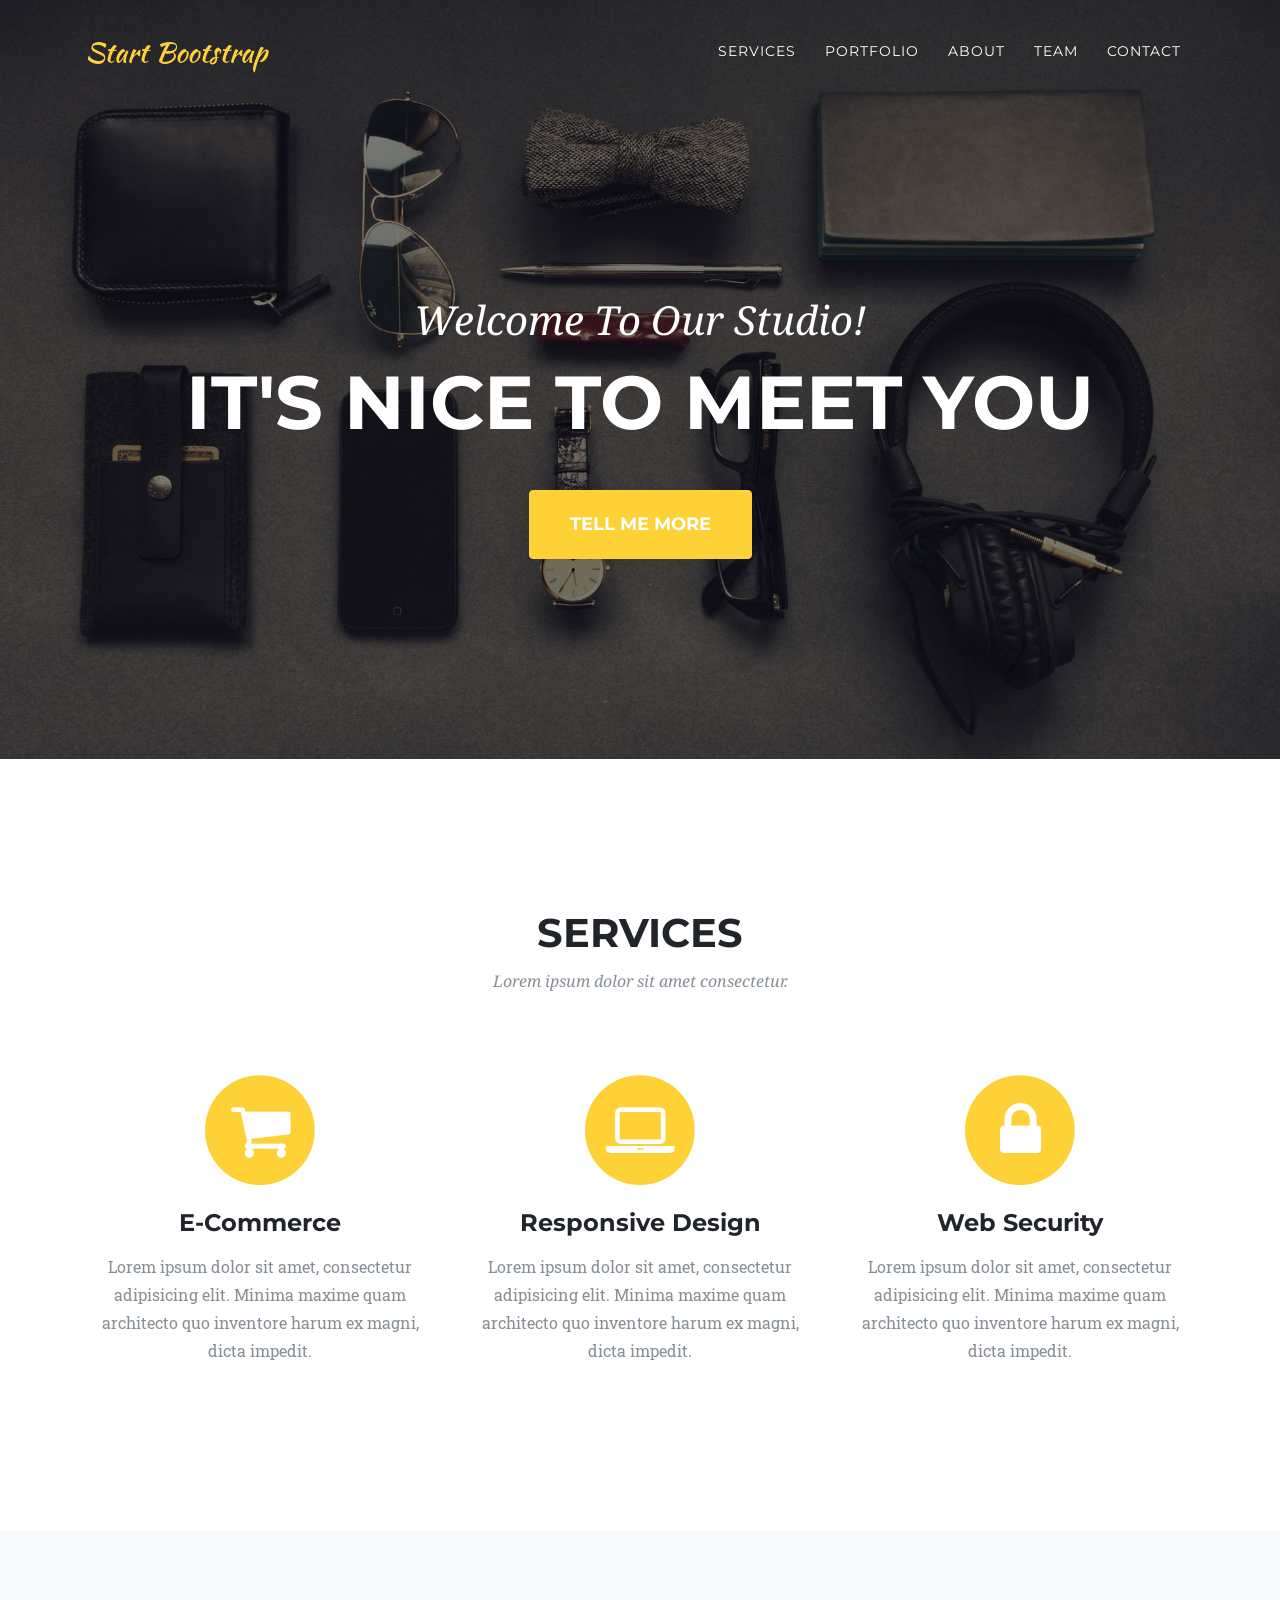
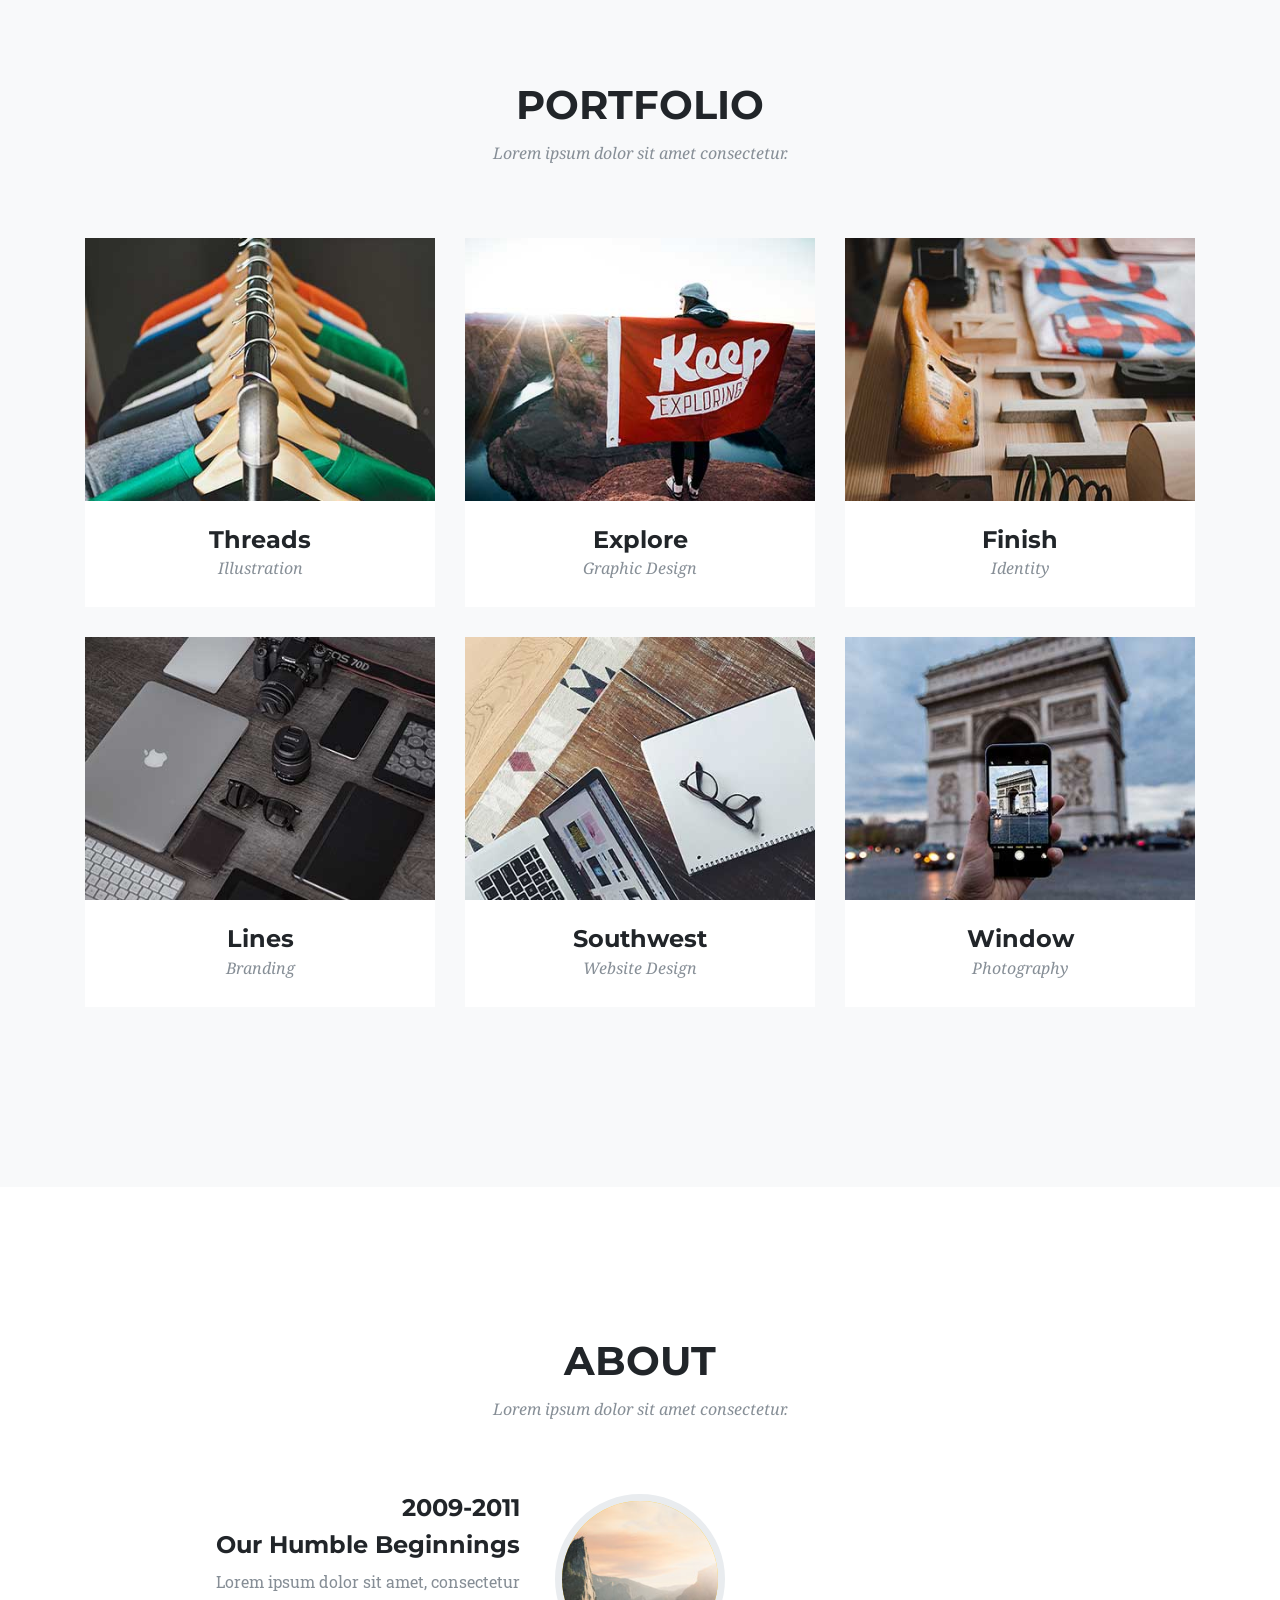
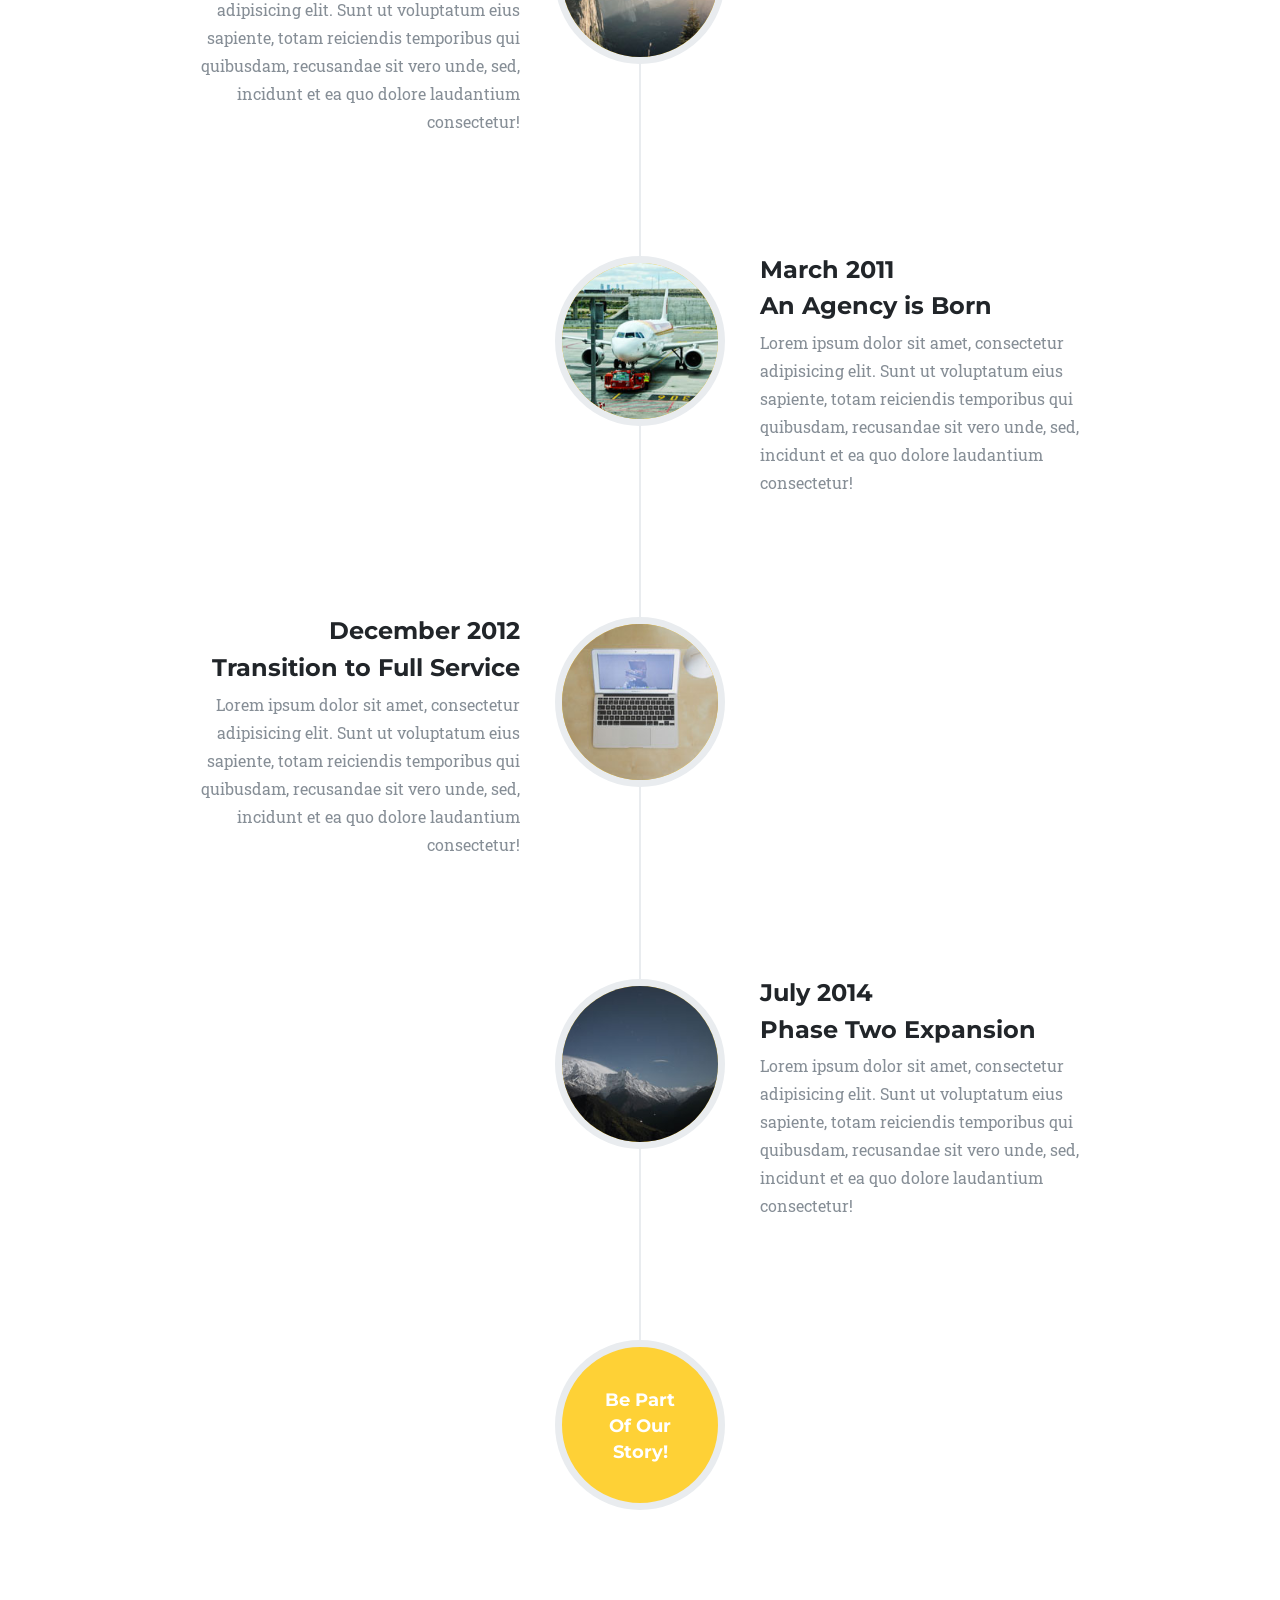
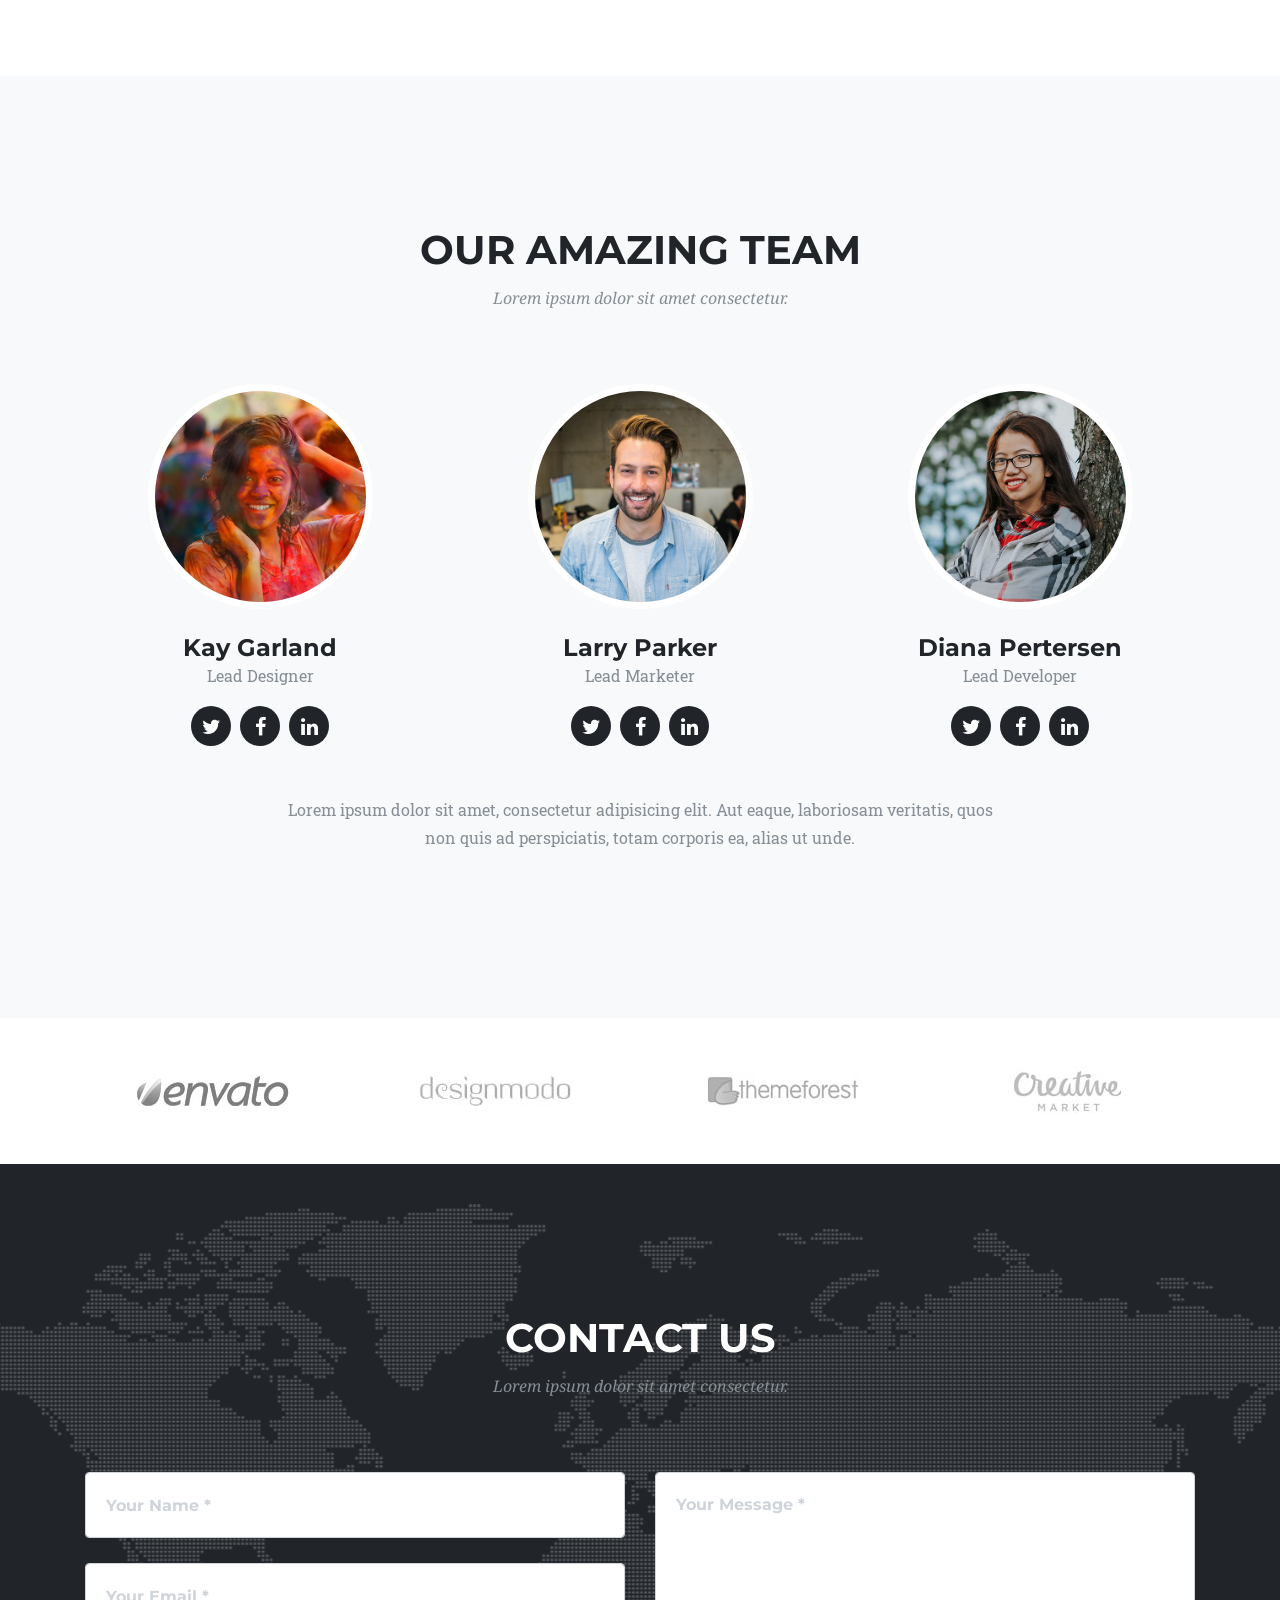
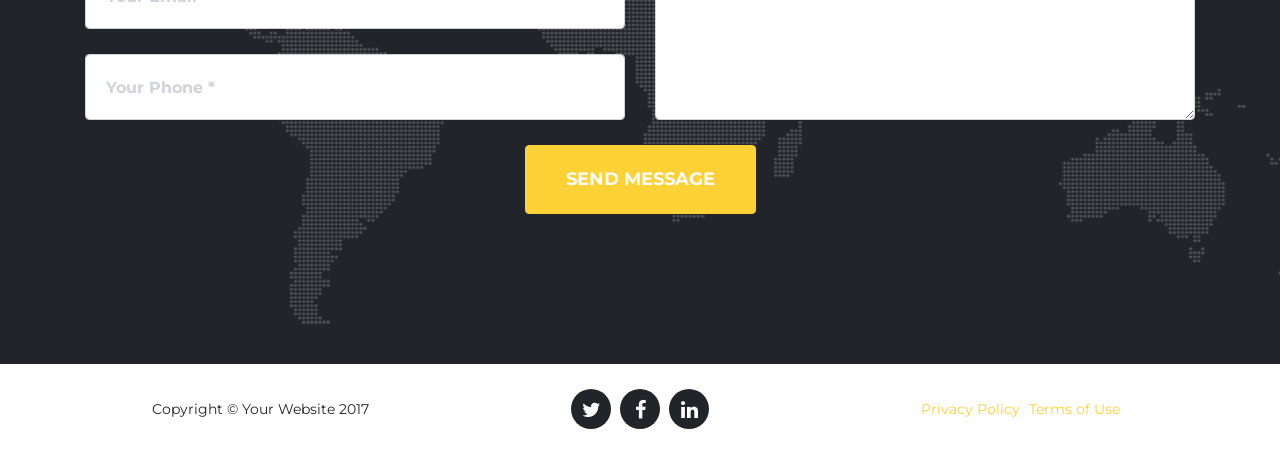
==== index.html @ 83262e4f "initiated with Bootstrap theme" ====
<!DOCTYPE html>
<html lang="en">

  <head>

    <meta charset="utf-8">
    <meta name="viewport" content="width=device-width, initial-scale=1, shrink-to-fit=no">
    <meta name="description" content="">
    <meta name="author" content="">

    <title>Agency - Start Bootstrap Theme</title>

    <!-- Bootstrap core CSS -->
    <link href="vendor/bootstrap/css/bootstrap.min.css" rel="stylesheet">

    <!-- Custom fonts for this template -->
    <link href="vendor/font-awesome/css/font-awesome.min.css" rel="stylesheet" type="text/css">
    <link href="https://fonts.googleapis.com/css?family=Montserrat:400,700" rel="stylesheet" type="text/css">
    <link href='https://fonts.googleapis.com/css?family=Kaushan+Script' rel='stylesheet' type='text/css'>
    <link href='https://fonts.googleapis.com/css?family=Droid+Serif:400,700,400italic,700italic' rel='stylesheet' type='text/css'>
    <link href='https://fonts.googleapis.com/css?family=Roboto+Slab:400,100,300,700' rel='stylesheet' type='text/css'>

    <!-- Custom styles for this template -->
    <link href="css/agency.min.css" rel="stylesheet">

  </head>

  <body id="page-top">

    <!-- Navigation -->
    <nav class="navbar navbar-expand-lg navbar-dark fixed-top" id="mainNav">
      <div class="container">
        <a class="navbar-brand js-scroll-trigger" href="#page-top">Start Bootstrap</a>
        <button class="navbar-toggler navbar-toggler-right" type="button" data-toggle="collapse" data-target="#navbarResponsive" aria-controls="navbarResponsive" aria-expanded="false" aria-label="Toggle navigation">
          Menu
          <i class="fa fa-bars"></i>
        </button>
        <div class="collapse navbar-collapse" id="navbarResponsive">
          <ul class="navbar-nav text-uppercase ml-auto">
            <li class="nav-item">
              <a class="nav-link js-scroll-trigger" href="#services">Services</a>
            </li>
            <li class="nav-item">
              <a class="nav-link js-scroll-trigger" href="#portfolio">Portfolio</a>
            </li>
            <li class="nav-item">
              <a class="nav-link js-scroll-trigger" href="#about">About</a>
            </li>
            <li class="nav-item">
              <a class="nav-link js-scroll-trigger" href="#team">Team</a>
            </li>
            <li class="nav-item">
              <a class="nav-link js-scroll-trigger" href="#contact">Contact</a>
            </li>
          </ul>
        </div>
      </div>
    </nav>

    <!-- Header -->
    <header class="masthead">
      <div class="container">
        <div class="intro-text">
          <div class="intro-lead-in">Welcome To Our Studio!</div>
          <div class="intro-heading text-uppercase">It's Nice To Meet You</div>
          <a class="btn btn-primary btn-xl text-uppercase js-scroll-trigger" href="#services">Tell Me More</a>
        </div>
      </div>
    </header>

    <!-- Services -->
    <section id="services">
      <div class="container">
        <div class="row">
          <div class="col-lg-12 text-center">
            <h2 class="section-heading text-uppercase">Services</h2>
            <h3 class="section-subheading text-muted">Lorem ipsum dolor sit amet consectetur.</h3>
          </div>
        </div>
        <div class="row text-center">
          <div class="col-md-4">
            <span class="fa-stack fa-4x">
              <i class="fa fa-circle fa-stack-2x text-primary"></i>
              <i class="fa fa-shopping-cart fa-stack-1x fa-inverse"></i>
            </span>
            <h4 class="service-heading">E-Commerce</h4>
            <p class="text-muted">Lorem ipsum dolor sit amet, consectetur adipisicing elit. Minima maxime quam architecto quo inventore harum ex magni, dicta impedit.</p>
          </div>
          <div class="col-md-4">
            <span class="fa-stack fa-4x">
              <i class="fa fa-circle fa-stack-2x text-primary"></i>
              <i class="fa fa-laptop fa-stack-1x fa-inverse"></i>
            </span>
            <h4 class="service-heading">Responsive Design</h4>
            <p class="text-muted">Lorem ipsum dolor sit amet, consectetur adipisicing elit. Minima maxime quam architecto quo inventore harum ex magni, dicta impedit.</p>
          </div>
          <div class="col-md-4">
            <span class="fa-stack fa-4x">
              <i class="fa fa-circle fa-stack-2x text-primary"></i>
              <i class="fa fa-lock fa-stack-1x fa-inverse"></i>
            </span>
            <h4 class="service-heading">Web Security</h4>
            <p class="text-muted">Lorem ipsum dolor sit amet, consectetur adipisicing elit. Minima maxime quam architecto quo inventore harum ex magni, dicta impedit.</p>
          </div>
        </div>
      </div>
    </section>

    <!-- Portfolio Grid -->
    <section class="bg-light" id="portfolio">
      <div class="container">
        <div class="row">
          <div class="col-lg-12 text-center">
            <h2 class="section-heading text-uppercase">Portfolio</h2>
            <h3 class="section-subheading text-muted">Lorem ipsum dolor sit amet consectetur.</h3>
          </div>
        </div>
        <div class="row">
          <div class="col-md-4 col-sm-6 portfolio-item">
            <a class="portfolio-link" data-toggle="modal" href="#portfolioModal1">
              <div class="portfolio-hover">
                <div class="portfolio-hover-content">
                  <i class="fa fa-plus fa-3x"></i>
                </div>
              </div>
              <img class="img-fluid" src="img/portfolio/01-thumbnail.jpg" alt="">
            </a>
            <div class="portfolio-caption">
              <h4>Threads</h4>
              <p class="text-muted">Illustration</p>
            </div>
          </div>
          <div class="col-md-4 col-sm-6 portfolio-item">
            <a class="portfolio-link" data-toggle="modal" href="#portfolioModal2">
              <div class="portfolio-hover">
                <div class="portfolio-hover-content">
                  <i class="fa fa-plus fa-3x"></i>
                </div>
              </div>
              <img class="img-fluid" src="img/portfolio/02-thumbnail.jpg" alt="">
            </a>
            <div class="portfolio-caption">
              <h4>Explore</h4>
              <p class="text-muted">Graphic Design</p>
            </div>
          </div>
          <div class="col-md-4 col-sm-6 portfolio-item">
            <a class="portfolio-link" data-toggle="modal" href="#portfolioModal3">
              <div class="portfolio-hover">
                <div class="portfolio-hover-content">
                  <i class="fa fa-plus fa-3x"></i>
                </div>
              </div>
              <img class="img-fluid" src="img/portfolio/03-thumbnail.jpg" alt="">
            </a>
            <div class="portfolio-caption">
              <h4>Finish</h4>
              <p class="text-muted">Identity</p>
            </div>
          </div>
          <div class="col-md-4 col-sm-6 portfolio-item">
            <a class="portfolio-link" data-toggle="modal" href="#portfolioModal4">
              <div class="portfolio-hover">
                <div class="portfolio-hover-content">
                  <i class="fa fa-plus fa-3x"></i>
                </div>
              </div>
              <img class="img-fluid" src="img/portfolio/04-thumbnail.jpg" alt="">
            </a>
            <div class="portfolio-caption">
              <h4>Lines</h4>
              <p class="text-muted">Branding</p>
            </div>
          </div>
          <div class="col-md-4 col-sm-6 portfolio-item">
            <a class="portfolio-link" data-toggle="modal" href="#portfolioModal5">
              <div class="portfolio-hover">
                <div class="portfolio-hover-content">
                  <i class="fa fa-plus fa-3x"></i>
                </div>
              </div>
              <img class="img-fluid" src="img/portfolio/05-thumbnail.jpg" alt="">
            </a>
            <div class="portfolio-caption">
              <h4>Southwest</h4>
              <p class="text-muted">Website Design</p>
            </div>
          </div>
          <div class="col-md-4 col-sm-6 portfolio-item">
            <a class="portfolio-link" data-toggle="modal" href="#portfolioModal6">
              <div class="portfolio-hover">
                <div class="portfolio-hover-content">
                  <i class="fa fa-plus fa-3x"></i>
                </div>
              </div>
              <img class="img-fluid" src="img/portfolio/06-thumbnail.jpg" alt="">
            </a>
            <div class="portfolio-caption">
              <h4>Window</h4>
              <p class="text-muted">Photography</p>
            </div>
          </div>
        </div>
      </div>
    </section>

    <!-- About -->
    <section id="about">
      <div class="container">
        <div class="row">
          <div class="col-lg-12 text-center">
            <h2 class="section-heading text-uppercase">About</h2>
            <h3 class="section-subheading text-muted">Lorem ipsum dolor sit amet consectetur.</h3>
          </div>
        </div>
        <div class="row">
          <div class="col-lg-12">
            <ul class="timeline">
              <li>
                <div class="timeline-image">
                  <img class="rounded-circle img-fluid" src="img/about/1.jpg" alt="">
                </div>
                <div class="timeline-panel">
                  <div class="timeline-heading">
                    <h4>2009-2011</h4>
                    <h4 class="subheading">Our Humble Beginnings</h4>
                  </div>
                  <div class="timeline-body">
                    <p class="text-muted">Lorem ipsum dolor sit amet, consectetur adipisicing elit. Sunt ut voluptatum eius sapiente, totam reiciendis temporibus qui quibusdam, recusandae sit vero unde, sed, incidunt et ea quo dolore laudantium consectetur!</p>
                  </div>
                </div>
              </li>
              <li class="timeline-inverted">
                <div class="timeline-image">
                  <img class="rounded-circle img-fluid" src="img/about/2.jpg" alt="">
                </div>
                <div class="timeline-panel">
                  <div class="timeline-heading">
                    <h4>March 2011</h4>
                    <h4 class="subheading">An Agency is Born</h4>
                  </div>
                  <div class="timeline-body">
                    <p class="text-muted">Lorem ipsum dolor sit amet, consectetur adipisicing elit. Sunt ut voluptatum eius sapiente, totam reiciendis temporibus qui quibusdam, recusandae sit vero unde, sed, incidunt et ea quo dolore laudantium consectetur!</p>
                  </div>
                </div>
              </li>
              <li>
                <div class="timeline-image">
                  <img class="rounded-circle img-fluid" src="img/about/3.jpg" alt="">
                </div>
                <div class="timeline-panel">
                  <div class="timeline-heading">
                    <h4>December 2012</h4>
                    <h4 class="subheading">Transition to Full Service</h4>
                  </div>
                  <div class="timeline-body">
                    <p class="text-muted">Lorem ipsum dolor sit amet, consectetur adipisicing elit. Sunt ut voluptatum eius sapiente, totam reiciendis temporibus qui quibusdam, recusandae sit vero unde, sed, incidunt et ea quo dolore laudantium consectetur!</p>
                  </div>
                </div>
              </li>
              <li class="timeline-inverted">
                <div class="timeline-image">
                  <img class="rounded-circle img-fluid" src="img/about/4.jpg" alt="">
                </div>
                <div class="timeline-panel">
                  <div class="timeline-heading">
                    <h4>July 2014</h4>
                    <h4 class="subheading">Phase Two Expansion</h4>
                  </div>
                  <div class="timeline-body">
                    <p class="text-muted">Lorem ipsum dolor sit amet, consectetur adipisicing elit. Sunt ut voluptatum eius sapiente, totam reiciendis temporibus qui quibusdam, recusandae sit vero unde, sed, incidunt et ea quo dolore laudantium consectetur!</p>
                  </div>
                </div>
              </li>
              <li class="timeline-inverted">
                <div class="timeline-image">
                  <h4>Be Part
                    <br>Of Our
                    <br>Story!</h4>
                </div>
              </li>
            </ul>
          </div>
        </div>
      </div>
    </section>

    <!-- Team -->
    <section class="bg-light" id="team">
      <div class="container">
        <div class="row">
          <div class="col-lg-12 text-center">
            <h2 class="section-heading text-uppercase">Our Amazing Team</h2>
            <h3 class="section-subheading text-muted">Lorem ipsum dolor sit amet consectetur.</h3>
          </div>
        </div>
        <div class="row">
          <div class="col-sm-4">
            <div class="team-member">
              <img class="mx-auto rounded-circle" src="img/team/1.jpg" alt="">
              <h4>Kay Garland</h4>
              <p class="text-muted">Lead Designer</p>
              <ul class="list-inline social-buttons">
                <li class="list-inline-item">
                  <a href="#">
                    <i class="fa fa-twitter"></i>
                  </a>
                </li>
                <li class="list-inline-item">
                  <a href="#">
                    <i class="fa fa-facebook"></i>
                  </a>
                </li>
                <li class="list-inline-item">
                  <a href="#">
                    <i class="fa fa-linkedin"></i>
                  </a>
                </li>
              </ul>
            </div>
          </div>
          <div class="col-sm-4">
            <div class="team-member">
              <img class="mx-auto rounded-circle" src="img/team/2.jpg" alt="">
              <h4>Larry Parker</h4>
              <p class="text-muted">Lead Marketer</p>
              <ul class="list-inline social-buttons">
                <li class="list-inline-item">
                  <a href="#">
                    <i class="fa fa-twitter"></i>
                  </a>
                </li>
                <li class="list-inline-item">
                  <a href="#">
                    <i class="fa fa-facebook"></i>
                  </a>
                </li>
                <li class="list-inline-item">
                  <a href="#">
                    <i class="fa fa-linkedin"></i>
                  </a>
                </li>
              </ul>
            </div>
          </div>
          <div class="col-sm-4">
            <div class="team-member">
              <img class="mx-auto rounded-circle" src="img/team/3.jpg" alt="">
              <h4>Diana Pertersen</h4>
              <p class="text-muted">Lead Developer</p>
              <ul class="list-inline social-buttons">
                <li class="list-inline-item">
                  <a href="#">
                    <i class="fa fa-twitter"></i>
                  </a>
                </li>
                <li class="list-inline-item">
                  <a href="#">
                    <i class="fa fa-facebook"></i>
                  </a>
                </li>
                <li class="list-inline-item">
                  <a href="#">
                    <i class="fa fa-linkedin"></i>
                  </a>
                </li>
              </ul>
            </div>
          </div>
        </div>
        <div class="row">
          <div class="col-lg-8 mx-auto text-center">
            <p class="large text-muted">Lorem ipsum dolor sit amet, consectetur adipisicing elit. Aut eaque, laboriosam veritatis, quos non quis ad perspiciatis, totam corporis ea, alias ut unde.</p>
          </div>
        </div>
      </div>
    </section>

    <!-- Clients -->
    <section class="py-5">
      <div class="container">
        <div class="row">
          <div class="col-md-3 col-sm-6">
            <a href="#">
              <img class="img-fluid d-block mx-auto" src="img/logos/envato.jpg" alt="">
            </a>
          </div>
          <div class="col-md-3 col-sm-6">
            <a href="#">
              <img class="img-fluid d-block mx-auto" src="img/logos/designmodo.jpg" alt="">
            </a>
          </div>
          <div class="col-md-3 col-sm-6">
            <a href="#">
              <img class="img-fluid d-block mx-auto" src="img/logos/themeforest.jpg" alt="">
            </a>
          </div>
          <div class="col-md-3 col-sm-6">
            <a href="#">
              <img class="img-fluid d-block mx-auto" src="img/logos/creative-market.jpg" alt="">
            </a>
          </div>
        </div>
      </div>
    </section>

    <!-- Contact -->
    <section id="contact">
      <div class="container">
        <div class="row">
          <div class="col-lg-12 text-center">
            <h2 class="section-heading text-uppercase">Contact Us</h2>
            <h3 class="section-subheading text-muted">Lorem ipsum dolor sit amet consectetur.</h3>
          </div>
        </div>
        <div class="row">
          <div class="col-lg-12">
            <form id="contactForm" name="sentMessage" novalidate>
              <div class="row">
                <div class="col-md-6">
                  <div class="form-group">
                    <input class="form-control" id="name" type="text" placeholder="Your Name *" required data-validation-required-message="Please enter your name.">
                    <p class="help-block text-danger"></p>
                  </div>
                  <div class="form-group">
                    <input class="form-control" id="email" type="email" placeholder="Your Email *" required data-validation-required-message="Please enter your email address.">
                    <p class="help-block text-danger"></p>
                  </div>
                  <div class="form-group">
                    <input class="form-control" id="phone" type="tel" placeholder="Your Phone *" required data-validation-required-message="Please enter your phone number.">
                    <p class="help-block text-danger"></p>
                  </div>
                </div>
                <div class="col-md-6">
                  <div class="form-group">
                    <textarea class="form-control" id="message" placeholder="Your Message *" required data-validation-required-message="Please enter a message."></textarea>
                    <p class="help-block text-danger"></p>
                  </div>
                </div>
                <div class="clearfix"></div>
                <div class="col-lg-12 text-center">
                  <div id="success"></div>
                  <button id="sendMessageButton" class="btn btn-primary btn-xl text-uppercase" type="submit">Send Message</button>
                </div>
              </div>
            </form>
          </div>
        </div>
      </div>
    </section>

    <!-- Footer -->
    <footer>
      <div class="container">
        <div class="row">
          <div class="col-md-4">
            <span class="copyright">Copyright &copy; Your Website 2017</span>
          </div>
          <div class="col-md-4">
            <ul class="list-inline social-buttons">
              <li class="list-inline-item">
                <a href="#">
                  <i class="fa fa-twitter"></i>
                </a>
              </li>
              <li class="list-inline-item">
                <a href="#">
                  <i class="fa fa-facebook"></i>
                </a>
              </li>
              <li class="list-inline-item">
                <a href="#">
                  <i class="fa fa-linkedin"></i>
                </a>
              </li>
            </ul>
          </div>
          <div class="col-md-4">
            <ul class="list-inline quicklinks">
              <li class="list-inline-item">
                <a href="#">Privacy Policy</a>
              </li>
              <li class="list-inline-item">
                <a href="#">Terms of Use</a>
              </li>
            </ul>
          </div>
        </div>
      </div>
    </footer>

    <!-- Portfolio Modals -->

    <!-- Modal 1 -->
    <div class="portfolio-modal modal fade" id="portfolioModal1" tabindex="-1" role="dialog" aria-hidden="true">
      <div class="modal-dialog">
        <div class="modal-content">
          <div class="close-modal" data-dismiss="modal">
            <div class="lr">
              <div class="rl"></div>
            </div>
          </div>
          <div class="container">
            <div class="row">
              <div class="col-lg-8 mx-auto">
                <div class="modal-body">
                  <!-- Project Details Go Here -->
                  <h2 class="text-uppercase">Project Name</h2>
                  <p class="item-intro text-muted">Lorem ipsum dolor sit amet consectetur.</p>
                  <img class="img-fluid d-block mx-auto" src="img/portfolio/01-full.jpg" alt="">
                  <p>Use this area to describe your project. Lorem ipsum dolor sit amet, consectetur adipisicing elit. Est blanditiis dolorem culpa incidunt minus dignissimos deserunt repellat aperiam quasi sunt officia expedita beatae cupiditate, maiores repudiandae, nostrum, reiciendis facere nemo!</p>
                  <ul class="list-inline">
                    <li>Date: January 2017</li>
                    <li>Client: Threads</li>
                    <li>Category: Illustration</li>
                  </ul>
                  <button class="btn btn-primary" data-dismiss="modal" type="button">
                    <i class="fa fa-times"></i>
                    Close Project</button>
                </div>
              </div>
            </div>
          </div>
        </div>
      </div>
    </div>

    <!-- Modal 2 -->
    <div class="portfolio-modal modal fade" id="portfolioModal2" tabindex="-1" role="dialog" aria-hidden="true">
      <div class="modal-dialog">
        <div class="modal-content">
          <div class="close-modal" data-dismiss="modal">
            <div class="lr">
              <div class="rl"></div>
            </div>
          </div>
          <div class="container">
            <div class="row">
              <div class="col-lg-8 mx-auto">
                <div class="modal-body">
                  <!-- Project Details Go Here -->
                  <h2 class="text-uppercase">Project Name</h2>
                  <p class="item-intro text-muted">Lorem ipsum dolor sit amet consectetur.</p>
                  <img class="img-fluid d-block mx-auto" src="img/portfolio/02-full.jpg" alt="">
                  <p>Use this area to describe your project. Lorem ipsum dolor sit amet, consectetur adipisicing elit. Est blanditiis dolorem culpa incidunt minus dignissimos deserunt repellat aperiam quasi sunt officia expedita beatae cupiditate, maiores repudiandae, nostrum, reiciendis facere nemo!</p>
                  <ul class="list-inline">
                    <li>Date: January 2017</li>
                    <li>Client: Explore</li>
                    <li>Category: Graphic Design</li>
                  </ul>
                  <button class="btn btn-primary" data-dismiss="modal" type="button">
                    <i class="fa fa-times"></i>
                    Close Project</button>
                </div>
              </div>
            </div>
          </div>
        </div>
      </div>
    </div>

    <!-- Modal 3 -->
    <div class="portfolio-modal modal fade" id="portfolioModal3" tabindex="-1" role="dialog" aria-hidden="true">
      <div class="modal-dialog">
        <div class="modal-content">
          <div class="close-modal" data-dismiss="modal">
            <div class="lr">
              <div class="rl"></div>
            </div>
          </div>
          <div class="container">
            <div class="row">
              <div class="col-lg-8 mx-auto">
                <div class="modal-body">
                  <!-- Project Details Go Here -->
                  <h2 class="text-uppercase">Project Name</h2>
                  <p class="item-intro text-muted">Lorem ipsum dolor sit amet consectetur.</p>
                  <img class="img-fluid d-block mx-auto" src="img/portfolio/03-full.jpg" alt="">
                  <p>Use this area to describe your project. Lorem ipsum dolor sit amet, consectetur adipisicing elit. Est blanditiis dolorem culpa incidunt minus dignissimos deserunt repellat aperiam quasi sunt officia expedita beatae cupiditate, maiores repudiandae, nostrum, reiciendis facere nemo!</p>
                  <ul class="list-inline">
                    <li>Date: January 2017</li>
                    <li>Client: Finish</li>
                    <li>Category: Identity</li>
                  </ul>
                  <button class="btn btn-primary" data-dismiss="modal" type="button">
                    <i class="fa fa-times"></i>
                    Close Project</button>
                </div>
              </div>
            </div>
          </div>
        </div>
      </div>
    </div>

    <!-- Modal 4 -->
    <div class="portfolio-modal modal fade" id="portfolioModal4" tabindex="-1" role="dialog" aria-hidden="true">
      <div class="modal-dialog">
        <div class="modal-content">
          <div class="close-modal" data-dismiss="modal">
            <div class="lr">
              <div class="rl"></div>
            </div>
          </div>
          <div class="container">
            <div class="row">
              <div class="col-lg-8 mx-auto">
                <div class="modal-body">
                  <!-- Project Details Go Here -->
                  <h2 class="text-uppercase">Project Name</h2>
                  <p class="item-intro text-muted">Lorem ipsum dolor sit amet consectetur.</p>
                  <img class="img-fluid d-block mx-auto" src="img/portfolio/04-full.jpg" alt="">
                  <p>Use this area to describe your project. Lorem ipsum dolor sit amet, consectetur adipisicing elit. Est blanditiis dolorem culpa incidunt minus dignissimos deserunt repellat aperiam quasi sunt officia expedita beatae cupiditate, maiores repudiandae, nostrum, reiciendis facere nemo!</p>
                  <ul class="list-inline">
                    <li>Date: January 2017</li>
                    <li>Client: Lines</li>
                    <li>Category: Branding</li>
                  </ul>
                  <button class="btn btn-primary" data-dismiss="modal" type="button">
                    <i class="fa fa-times"></i>
                    Close Project</button>
                </div>
              </div>
            </div>
          </div>
        </div>
      </div>
    </div>

    <!-- Modal 5 -->
    <div class="portfolio-modal modal fade" id="portfolioModal5" tabindex="-1" role="dialog" aria-hidden="true">
      <div class="modal-dialog">
        <div class="modal-content">
          <div class="close-modal" data-dismiss="modal">
            <div class="lr">
              <div class="rl"></div>
            </div>
          </div>
          <div class="container">
            <div class="row">
              <div class="col-lg-8 mx-auto">
                <div class="modal-body">
                  <!-- Project Details Go Here -->
                  <h2 class="text-uppercase">Project Name</h2>
                  <p class="item-intro text-muted">Lorem ipsum dolor sit amet consectetur.</p>
                  <img class="img-fluid d-block mx-auto" src="img/portfolio/05-full.jpg" alt="">
                  <p>Use this area to describe your project. Lorem ipsum dolor sit amet, consectetur adipisicing elit. Est blanditiis dolorem culpa incidunt minus dignissimos deserunt repellat aperiam quasi sunt officia expedita beatae cupiditate, maiores repudiandae, nostrum, reiciendis facere nemo!</p>
                  <ul class="list-inline">
                    <li>Date: January 2017</li>
                    <li>Client: Southwest</li>
                    <li>Category: Website Design</li>
                  </ul>
                  <button class="btn btn-primary" data-dismiss="modal" type="button">
                    <i class="fa fa-times"></i>
                    Close Project</button>
                </div>
              </div>
            </div>
          </div>
        </div>
      </div>
    </div>

    <!-- Modal 6 -->
    <div class="portfolio-modal modal fade" id="portfolioModal6" tabindex="-1" role="dialog" aria-hidden="true">
      <div class="modal-dialog">
        <div class="modal-content">
          <div class="close-modal" data-dismiss="modal">
            <div class="lr">
              <div class="rl"></div>
            </div>
          </div>
          <div class="container">
            <div class="row">
              <div class="col-lg-8 mx-auto">
                <div class="modal-body">
                  <!-- Project Details Go Here -->
                  <h2 class="text-uppercase">Project Name</h2>
                  <p class="item-intro text-muted">Lorem ipsum dolor sit amet consectetur.</p>
                  <img class="img-fluid d-block mx-auto" src="img/portfolio/06-full.jpg" alt="">
                  <p>Use this area to describe your project. Lorem ipsum dolor sit amet, consectetur adipisicing elit. Est blanditiis dolorem culpa incidunt minus dignissimos deserunt repellat aperiam quasi sunt officia expedita beatae cupiditate, maiores repudiandae, nostrum, reiciendis facere nemo!</p>
                  <ul class="list-inline">
                    <li>Date: January 2017</li>
                    <li>Client: Window</li>
                    <li>Category: Photography</li>
                  </ul>
                  <button class="btn btn-primary" data-dismiss="modal" type="button">
                    <i class="fa fa-times"></i>
                    Close Project</button>
                </div>
              </div>
            </div>
          </div>
        </div>
      </div>
    </div>

    <!-- Bootstrap core JavaScript -->
    <script src="vendor/jquery/jquery.min.js"></script>
    <script src="vendor/bootstrap/js/bootstrap.bundle.min.js"></script>

    <!-- Plugin JavaScript -->
    <script src="vendor/jquery-easing/jquery.easing.min.js"></script>

    <!-- Contact form JavaScript -->
    <script src="js/jqBootstrapValidation.js"></script>
    <script src="js/contact_me.js"></script>

    <!-- Custom scripts for this template -->
    <script src="js/agency.min.js"></script>

  </body>

</html>
---- css/agency.min.css ----
/*!
 * Start Bootstrap - Agency v4.0.0-beta.2 (https://startbootstrap.com/template-overviews/agency)
 * Copyright 2013-2017 Start Bootstrap
 * Licensed under MIT (https://github.com/BlackrockDigital/startbootstrap-agency/blob/master/LICENSE)
 */body{overflow-x:hidden;font-family:'Roboto Slab','Helvetica Neue',Helvetica,Arial,sans-serif}p{line-height:1.75}a{color:#fed136}a.active,a:active,a:focus,a:hover{color:#fec503}.text-primary{color:#fed136!important}h1,h2,h3,h4,h5,h6{font-weight:700;font-family:Montserrat,'Helvetica Neue',Helvetica,Arial,sans-serif}section{padding:100px 0}section h2.section-heading{font-size:40px;margin-top:0;margin-bottom:15px}section h3.section-subheading{font-size:16px;font-weight:400;font-style:italic;margin-bottom:75px;text-transform:none;font-family:'Droid Serif','Helvetica Neue',Helvetica,Arial,sans-serif}@media (min-width:768px){section{padding:150px 0}}.btn{font-family:Montserrat,'Helvetica Neue',Helvetica,Arial,sans-serif;font-weight:700}.btn-primary{color:#fff;border-color:#fed136;background-color:#fed136}.btn-primary.focus,.btn-primary:focus{color:#fff;border-color:#b48b01;background-color:#fec503}.btn-primary:hover{color:#fff;border-color:#f6bf01;background-color:#fec503}.btn-primary.active,.btn-primary:active,.open>.btn-primary.dropdown-toggle{color:#fff;border-color:#f6bf01;background-color:#fec503}.btn-primary.active.focus,.btn-primary.active:focus,.btn-primary.active:hover,.btn-primary:active.focus,.btn-primary:active:focus,.btn-primary:active:hover,.open>.btn-primary.dropdown-toggle.focus,.open>.btn-primary.dropdown-toggle:focus,.open>.btn-primary.dropdown-toggle:hover{color:#fff;border-color:#b48b01;background-color:#dcab01}.btn-primary.active,.btn-primary:active,.open>.btn-primary.dropdown-toggle{background-image:none}.btn-primary.disabled.focus,.btn-primary.disabled:focus,.btn-primary.disabled:hover,.btn-primary[disabled].focus,.btn-primary[disabled]:focus,.btn-primary[disabled]:hover,fieldset[disabled] .btn-primary.focus,fieldset[disabled] .btn-primary:focus,fieldset[disabled] .btn-primary:hover{border-color:#fed136;background-color:#fed136}.btn-primary .badge{color:#fed136;background-color:#fff}.btn-xl{font-size:18px;padding:20px 40px}::-moz-selection{background:#fed136;text-shadow:none}::selection{background:#fed136;text-shadow:none}img::selection{background:0 0}img::-moz-selection{background:0 0}body{-webkit-tap-highlight-color:#fed136}#mainNav{background-color:#212529}#mainNav .navbar-toggler{font-size:12px;right:0;padding:13px;text-transform:uppercase;color:#fff;border:0;background-color:#fed136;font-family:Montserrat,'Helvetica Neue',Helvetica,Arial,sans-serif}#mainNav .navbar-brand{color:#fed136;font-family:'Kaushan Script','Helvetica Neue',Helvetica,Arial,cursive}#mainNav .navbar-brand.active,#mainNav .navbar-brand:active,#mainNav .navbar-brand:focus,#mainNav .navbar-brand:hover{color:#fec503}#mainNav .navbar-nav .nav-item .nav-link{font-size:90%;font-weight:400;padding:.75em 0;letter-spacing:1px;color:#fff;font-family:Montserrat,'Helvetica Neue',Helvetica,Arial,sans-serif}#mainNav .navbar-nav .nav-item .nav-link.active,#mainNav .navbar-nav .nav-item .nav-link:hover{color:#fed136}@media (min-width:992px){#mainNav{padding-top:25px;padding-bottom:25px;-webkit-transition:padding-top .3s,padding-bottom .3s;-moz-transition:padding-top .3s,padding-bottom .3s;transition:padding-top .3s,padding-bottom .3s;border:none;background-color:transparent}#mainNav .navbar-brand{font-size:1.75em;-webkit-transition:all .3s;-moz-transition:all .3s;transition:all .3s}#mainNav .navbar-nav .nav-item .nav-link{padding:1.1em 1em!important}#mainNav.navbar-shrink{padding-top:0;padding-bottom:0;background-color:#212529}#mainNav.navbar-shrink .navbar-brand{font-size:1.25em;padding:12px 0}}header.masthead{text-align:center;color:#fff;background-image:url(../img/header-bg.jpg);background-repeat:no-repeat;background-attachment:scroll;background-position:center center;-webkit-background-size:cover;-moz-background-size:cover;-o-background-size:cover;background-size:cover}header.masthead .intro-text{padding-top:150px;padding-bottom:100px}header.masthead .intro-text .intro-lead-in{font-size:22px;font-style:italic;line-height:22px;margin-bottom:25px;font-family:'Droid Serif','Helvetica Neue',Helvetica,Arial,sans-serif}header.masthead .intro-text .intro-heading{font-size:50px;font-weight:700;line-height:50px;margin-bottom:25px;font-family:Montserrat,'Helvetica Neue',Helvetica,Arial,sans-serif}@media (min-width:768px){header.masthead .intro-text{padding-top:300px;padding-bottom:200px}header.masthead .intro-text .intro-lead-in{font-size:40px;font-style:italic;line-height:40px;margin-bottom:25px;font-family:'Droid Serif','Helvetica Neue',Helvetica,Arial,sans-serif}header.masthead .intro-text .intro-heading{font-size:75px;font-weight:700;line-height:75px;margin-bottom:50px;font-family:Montserrat,'Helvetica Neue',Helvetica,Arial,sans-serif}}.service-heading{margin:15px 0;text-transform:none}#portfolio .portfolio-item{right:0;margin:0 0 15px}#portfolio .portfolio-item .portfolio-link{position:relative;display:block;max-width:400px;margin:0 auto;cursor:pointer}#portfolio .portfolio-item .portfolio-link .portfolio-hover{position:absolute;width:100%;height:100%;-webkit-transition:all ease .5s;-moz-transition:all ease .5s;transition:all ease .5s;opacity:0;background:rgba(254,209,54,.9)}#portfolio .portfolio-item .portfolio-link .portfolio-hover:hover{opacity:1}#portfolio .portfolio-item .portfolio-link .portfolio-hover .portfolio-hover-content{font-size:20px;position:absolute;top:50%;width:100%;height:20px;margin-top:-12px;text-align:center;color:#fff}#portfolio .portfolio-item .portfolio-link .portfolio-hover .portfolio-hover-content i{margin-top:-12px}#portfolio .portfolio-item .portfolio-link .portfolio-hover .portfolio-hover-content h3,#portfolio .portfolio-item .portfolio-link .portfolio-hover .portfolio-hover-content h4{margin:0}#portfolio .portfolio-item .portfolio-caption{max-width:400px;margin:0 auto;padding:25px;text-align:center;background-color:#fff}#portfolio .portfolio-item .portfolio-caption h4{margin:0;text-transform:none}#portfolio .portfolio-item .portfolio-caption p{font-size:16px;font-style:italic;margin:0;font-family:'Droid Serif','Helvetica Neue',Helvetica,Arial,sans-serif}#portfolio *{z-index:2}@media (min-width:767px){#portfolio .portfolio-item{margin:0 0 30px}}.portfolio-modal .modal-dialog{max-width:none;height:100%;margin:0}.portfolio-modal .modal-content{min-height:100%;padding:100px 0;text-align:center;border:none;border-radius:0;background-clip:border-box;-webkit-box-shadow:none;box-shadow:none}.portfolio-modal .modal-content h2{font-size:3em;margin-bottom:15px}.portfolio-modal .modal-content p{margin-bottom:30px}.portfolio-modal .modal-content p.item-intro{font-size:16px;font-style:italic;margin:20px 0 30px;font-family:'Droid Serif','Helvetica Neue',Helvetica,Arial,sans-serif}.portfolio-modal .modal-content ul.list-inline{margin-top:0;margin-bottom:30px}.portfolio-modal .modal-content img{margin-bottom:30px}.portfolio-modal .modal-content button{cursor:pointer}.portfolio-modal .close-modal{position:absolute;top:25px;right:25px;width:75px;height:75px;cursor:pointer;background-color:transparent}.portfolio-modal .close-modal:hover{opacity:.3}.portfolio-modal .close-modal .lr{z-index:1051;width:1px;height:75px;margin-left:35px;-webkit-transform:rotate(45deg);-ms-transform:rotate(45deg);transform:rotate(45deg);background-color:#212529}.portfolio-modal .close-modal .lr .rl{z-index:1052;width:1px;height:75px;-webkit-transform:rotate(90deg);-ms-transform:rotate(90deg);transform:rotate(90deg);background-color:#212529}.portfolio-modal .modal-backdrop{display:none;opacity:0}.timeline{position:relative;padding:0;list-style:none}.timeline:before{position:absolute;top:0;bottom:0;left:40px;width:2px;margin-left:-1.5px;content:'';background-color:#e9ecef}.timeline>li{position:relative;min-height:50px;margin-bottom:50px}.timeline>li:after,.timeline>li:before{display:table;content:' '}.timeline>li:after{clear:both}.timeline>li .timeline-panel{position:relative;float:right;width:100%;padding:0 20px 0 100px;text-align:left}.timeline>li .timeline-panel:before{right:auto;left:-15px;border-right-width:15px;border-left-width:0}.timeline>li .timeline-panel:after{right:auto;left:-14px;border-right-width:14px;border-left-width:0}.timeline>li .timeline-image{position:absolute;z-index:100;left:0;width:80px;height:80px;margin-left:0;text-align:center;color:#fff;border:7px solid #e9ecef;border-radius:100%;background-color:#fed136}.timeline>li .timeline-image h4{font-size:10px;line-height:14px;margin-top:12px}.timeline>li.timeline-inverted>.timeline-panel{float:right;padding:0 20px 0 100px;text-align:left}.timeline>li.timeline-inverted>.timeline-panel:before{right:auto;left:-15px;border-right-width:15px;border-left-width:0}.timeline>li.timeline-inverted>.timeline-panel:after{right:auto;left:-14px;border-right-width:14px;border-left-width:0}.timeline>li:last-child{margin-bottom:0}.timeline .timeline-heading h4{margin-top:0;color:inherit}.timeline .timeline-heading h4.subheading{text-transform:none}.timeline .timeline-body>p,.timeline .timeline-body>ul{margin-bottom:0}@media (min-width:768px){.timeline:before{left:50%}.timeline>li{min-height:100px;margin-bottom:100px}.timeline>li .timeline-panel{float:left;width:41%;padding:0 20px 20px 30px;text-align:right}.timeline>li .timeline-image{left:50%;width:100px;height:100px;margin-left:-50px}.timeline>li .timeline-image h4{font-size:13px;line-height:18px;margin-top:16px}.timeline>li.timeline-inverted>.timeline-panel{float:right;padding:0 30px 20px 20px;text-align:left}}@media (min-width:992px){.timeline>li{min-height:150px}.timeline>li .timeline-panel{padding:0 20px 20px}.timeline>li .timeline-image{width:150px;height:150px;margin-left:-75px}.timeline>li .timeline-image h4{font-size:18px;line-height:26px;margin-top:30px}.timeline>li.timeline-inverted>.timeline-panel{padding:0 20px 20px}}@media (min-width:1200px){.timeline>li{min-height:170px}.timeline>li .timeline-panel{padding:0 20px 20px 100px}.timeline>li .timeline-image{width:170px;height:170px;margin-left:-85px}.timeline>li .timeline-image h4{margin-top:40px}.timeline>li.timeline-inverted>.timeline-panel{padding:0 100px 20px 20px}}.team-member{margin-bottom:50px;text-align:center}.team-member img{width:225px;height:225px;border:7px solid #fff}.team-member h4{margin-top:25px;margin-bottom:0;text-transform:none}.team-member p{margin-top:0}section#contact{background-color:#212529;background-image:url(../img/map-image.png);background-repeat:no-repeat;background-position:center}section#contact .section-heading{color:#fff}section#contact .form-group{margin-bottom:25px}section#contact .form-group input,section#contact .form-group textarea{padding:20px}section#contact .form-group input.form-control{height:auto}section#contact .form-group textarea.form-control{height:248px}section#contact .form-control:focus{border-color:#fed136;box-shadow:none}section#contact ::-webkit-input-placeholder{font-weight:700;color:#ced4da;font-family:Montserrat,'Helvetica Neue',Helvetica,Arial,sans-serif}section#contact :-moz-placeholder{font-weight:700;color:#ced4da;font-family:Montserrat,'Helvetica Neue',Helvetica,Arial,sans-serif}section#contact ::-moz-placeholder{font-weight:700;color:#ced4da;font-family:Montserrat,'Helvetica Neue',Helvetica,Arial,sans-serif}section#contact :-ms-input-placeholder{font-weight:700;color:#ced4da;font-family:Montserrat,'Helvetica Neue',Helvetica,Arial,sans-serif}footer{padding:25px 0;text-align:center}footer span.copyright{font-size:90%;line-height:40px;text-transform:none;font-family:Montserrat,'Helvetica Neue',Helvetica,Arial,sans-serif}footer ul.quicklinks{font-size:90%;line-height:40px;margin-bottom:0;text-transform:none;font-family:Montserrat,'Helvetica Neue',Helvetica,Arial,sans-serif}ul.social-buttons{margin-bottom:0}ul.social-buttons li a{font-size:20px;line-height:40px;display:block;width:40px;height:40px;-webkit-transition:all .3s;-moz-transition:all .3s;transition:all .3s;color:#fff;border-radius:100%;outline:0;background-color:#212529}ul.social-buttons li a:active,ul.social-buttons li a:focus,ul.social-buttons li a:hover{background-color:#fed136}
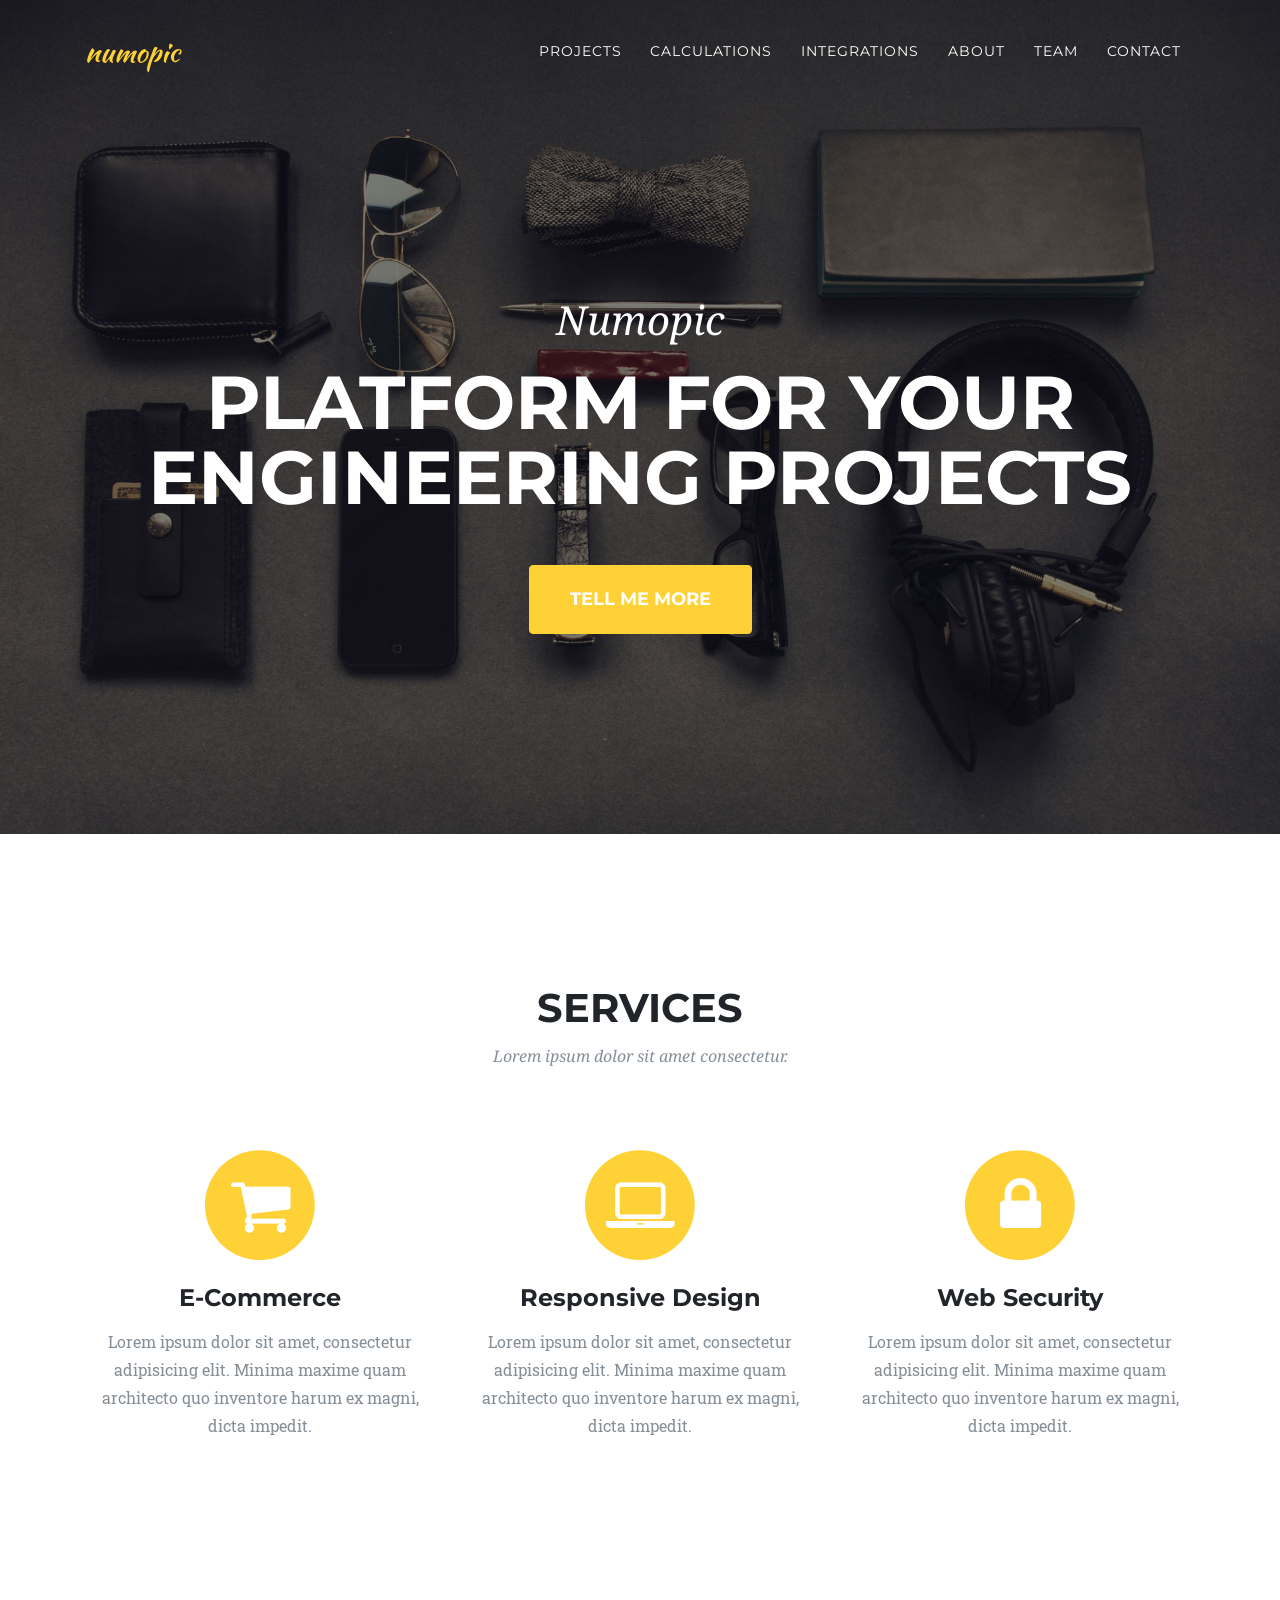
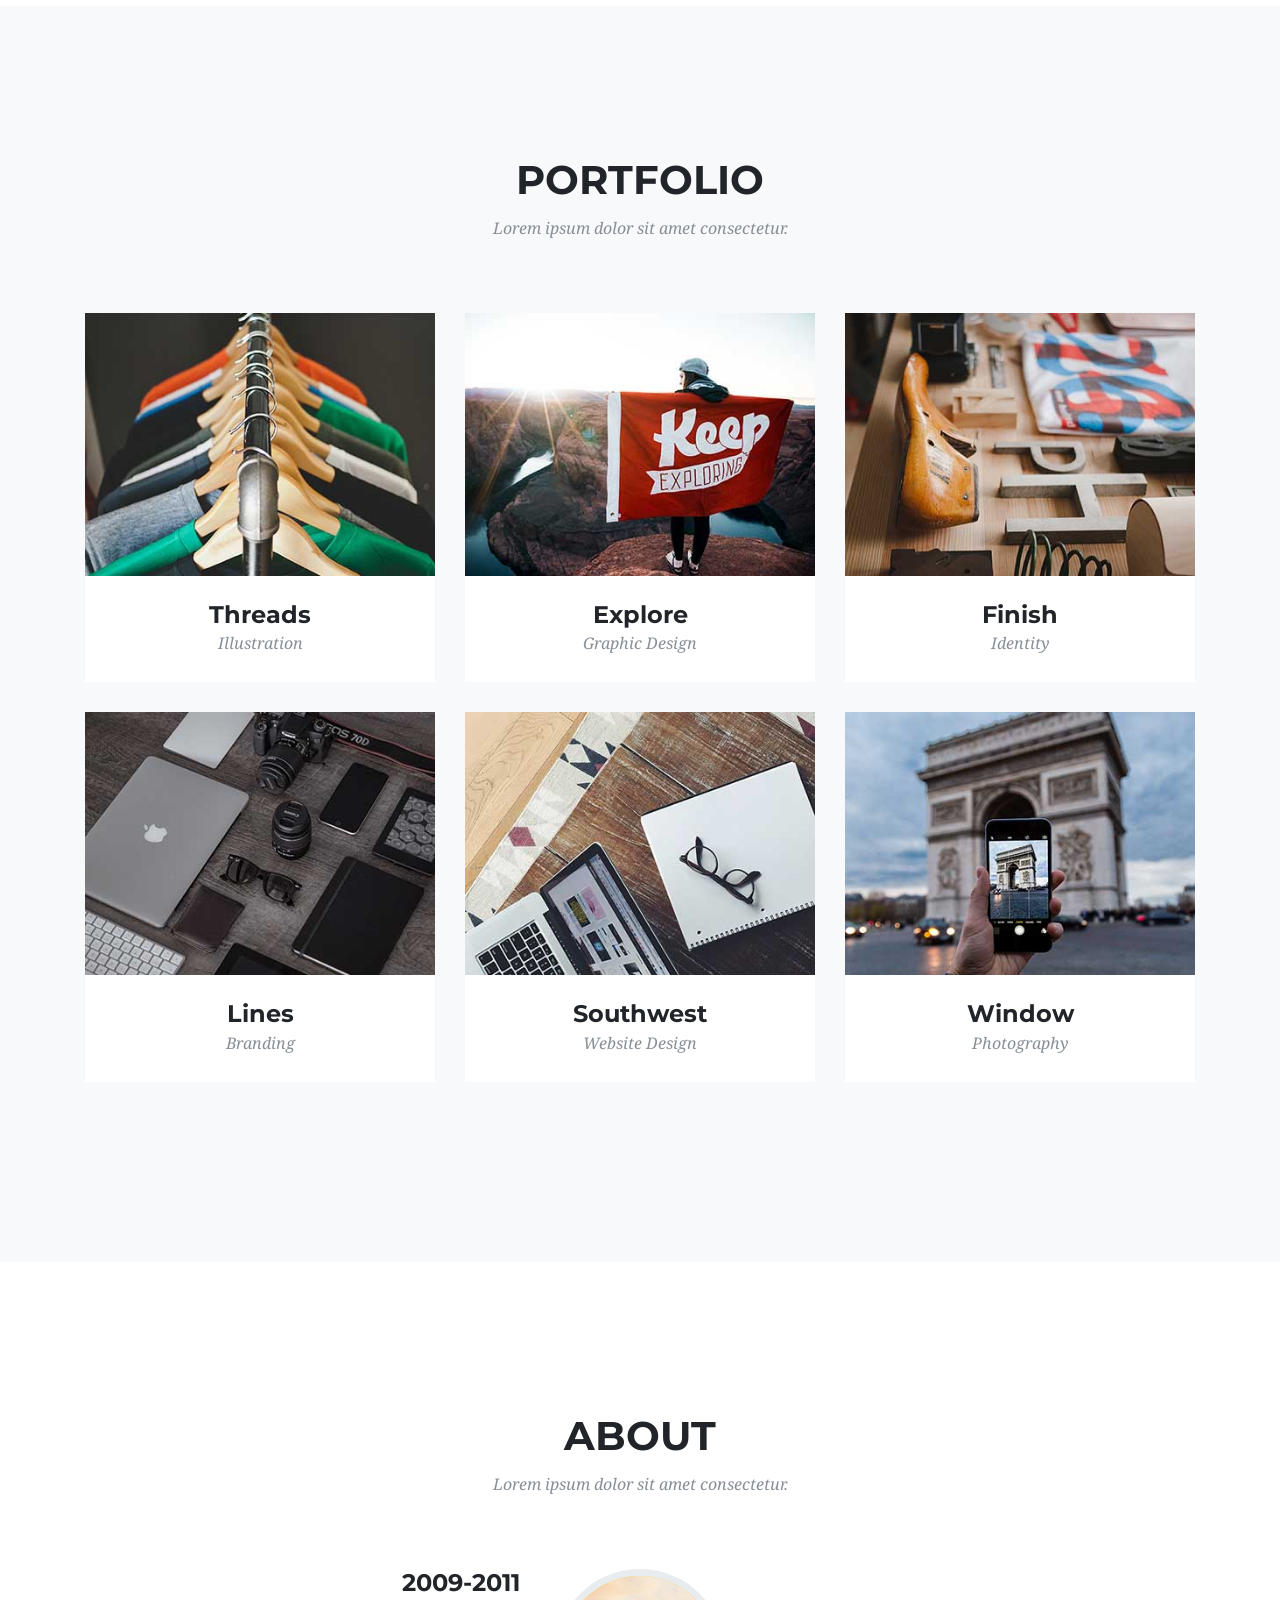
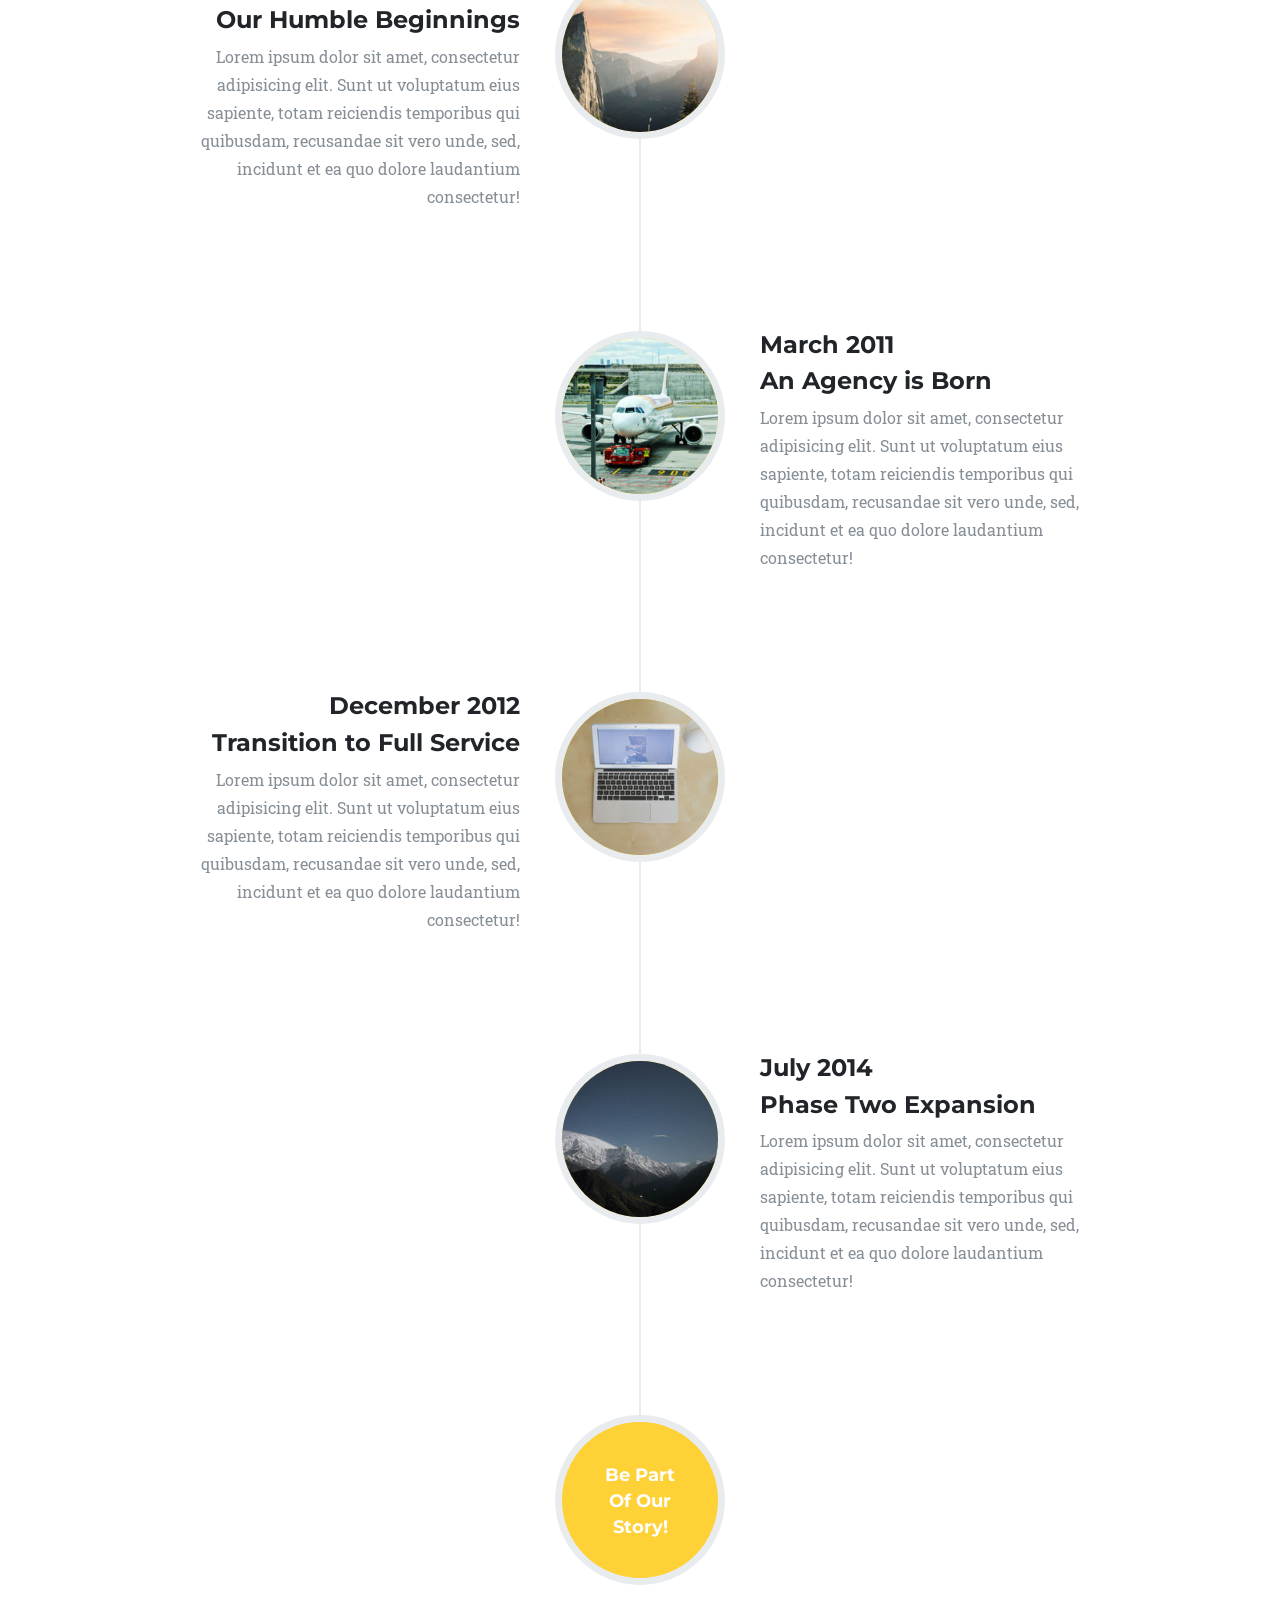
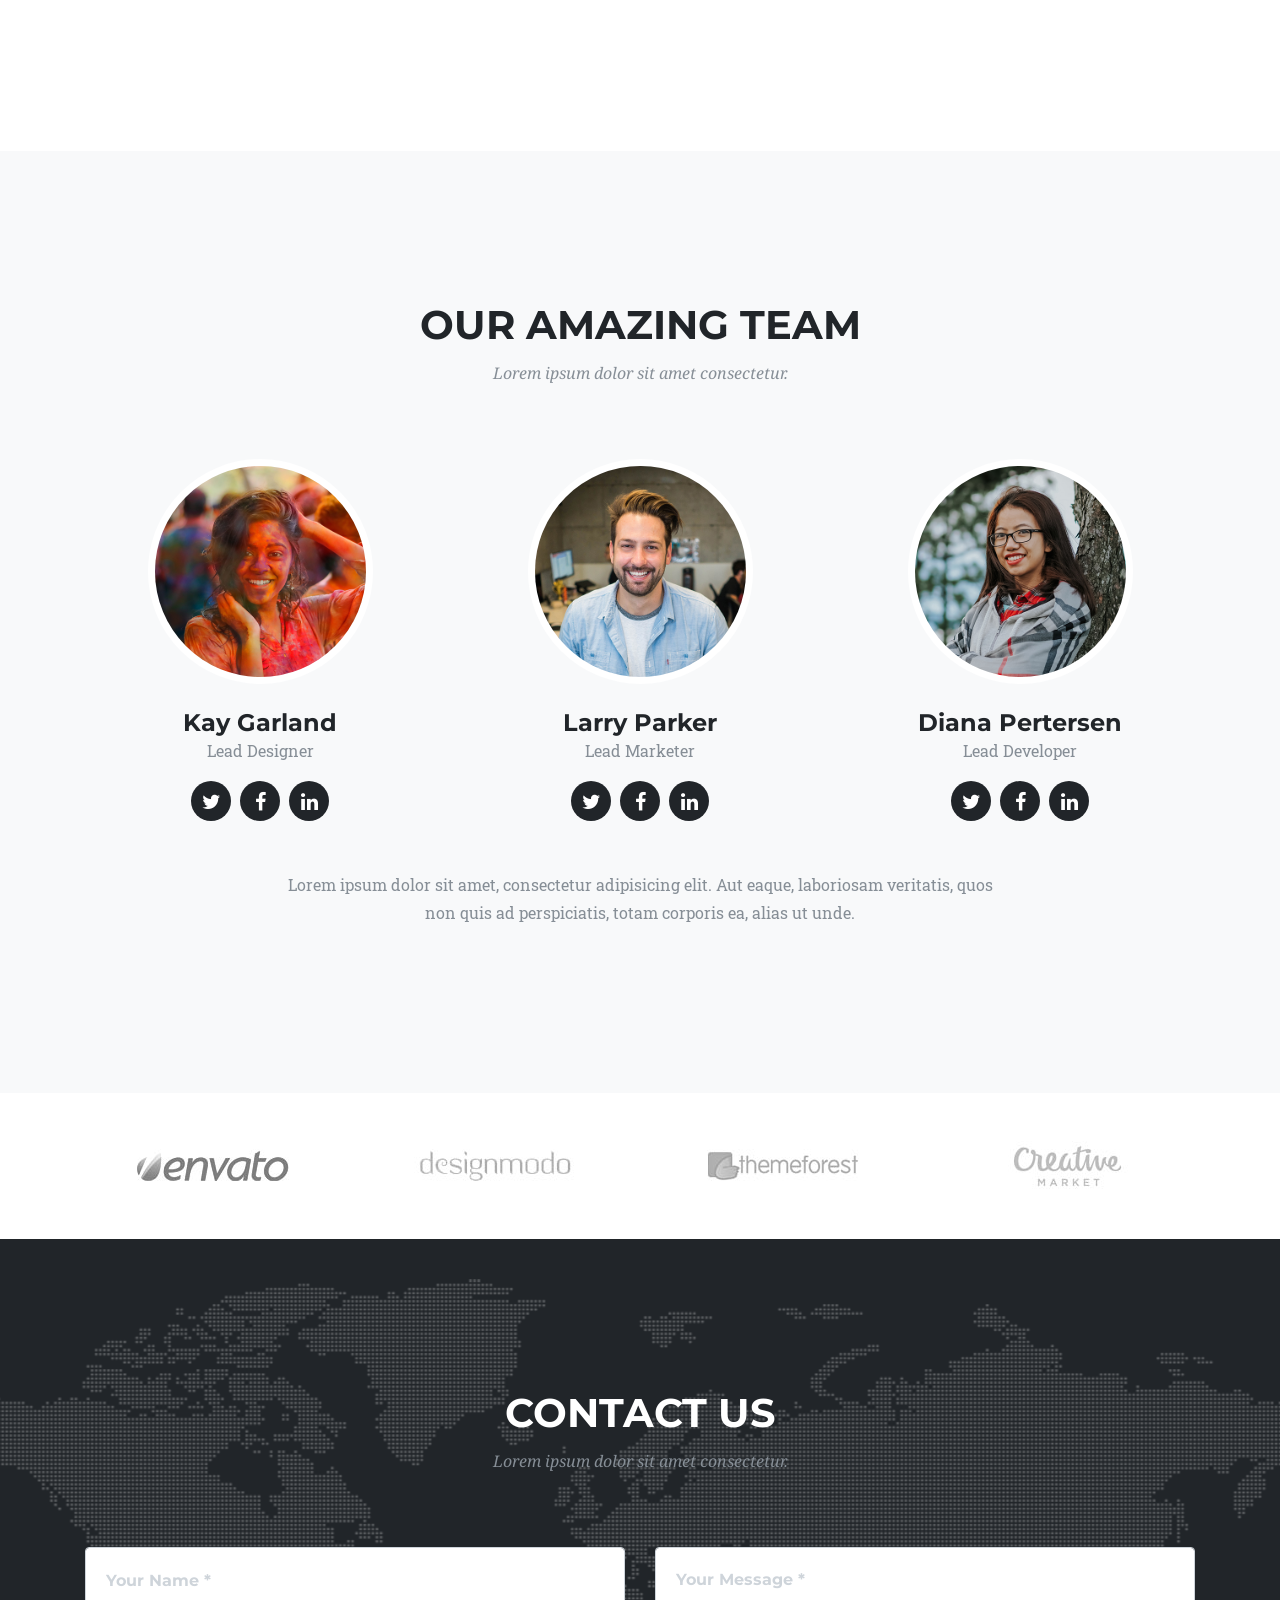
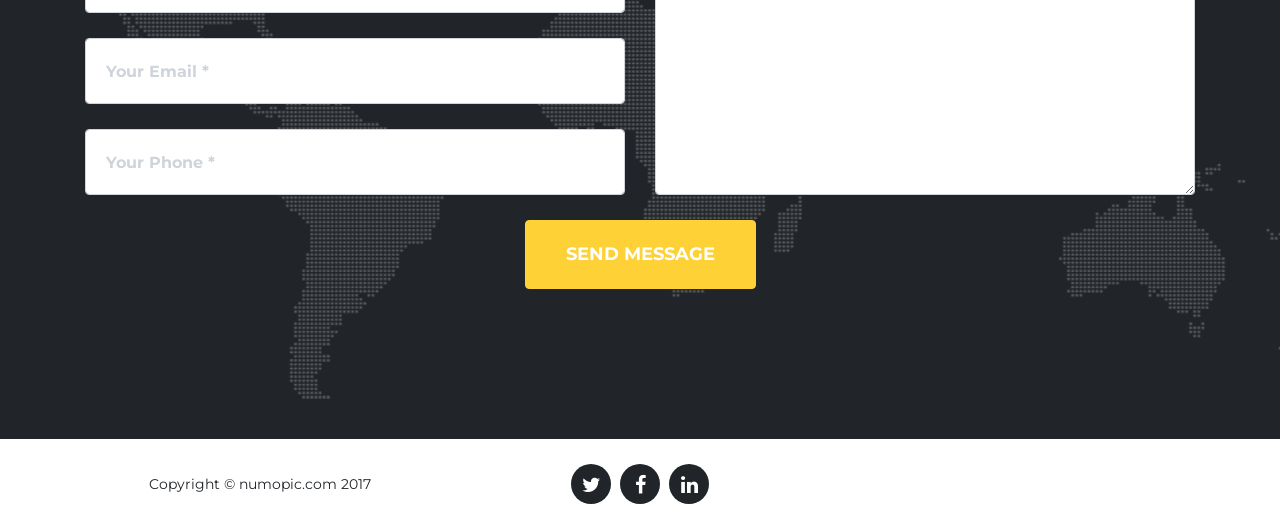
==== commit 7840fab0: "minor modifications" ====
--- a/index.html
+++ b/index.html
@@ -8,7 +8,7 @@
     <meta name="description" content="">
     <meta name="author" content="">
 
-    <title>Agency - Start Bootstrap Theme</title>
+    <title>numopic - engineering made simple</title>
 
     <!-- Bootstrap core CSS -->
     <link href="vendor/bootstrap/css/bootstrap.min.css" rel="stylesheet">
@@ -30,7 +30,7 @@
     <!-- Navigation -->
     <nav class="navbar navbar-expand-lg navbar-dark fixed-top" id="mainNav">
       <div class="container">
-        <a class="navbar-brand js-scroll-trigger" href="#page-top">Start Bootstrap</a>
+        <a class="navbar-brand js-scroll-trigger" href="#page-top">numopic</a>
         <button class="navbar-toggler navbar-toggler-right" type="button" data-toggle="collapse" data-target="#navbarResponsive" aria-controls="navbarResponsive" aria-expanded="false" aria-label="Toggle navigation">
           Menu
           <i class="fa fa-bars"></i>
@@ -38,10 +38,13 @@
         <div class="collapse navbar-collapse" id="navbarResponsive">
           <ul class="navbar-nav text-uppercase ml-auto">
             <li class="nav-item">
-              <a class="nav-link js-scroll-trigger" href="#services">Services</a>
+              <a class="nav-link js-scroll-trigger" href="#services">Projects</a>
             </li>
             <li class="nav-item">
-              <a class="nav-link js-scroll-trigger" href="#portfolio">Portfolio</a>
+              <a class="nav-link js-scroll-trigger" href="#portfolio">Calculations</a>
+            </li>
+            <li class="nav-item">
+              <a class="nav-link js-scroll-trigger" href="#about">Integrations</a>
             </li>
             <li class="nav-item">
               <a class="nav-link js-scroll-trigger" href="#about">About</a>
@@ -61,8 +64,8 @@
     <header class="masthead">
       <div class="container">
         <div class="intro-text">
-          <div class="intro-lead-in">Welcome To Our Studio!</div>
-          <div class="intro-heading text-uppercase">It's Nice To Meet You</div>
+          <div class="intro-lead-in">Numopic</div>
+          <div class="intro-heading text-uppercase">Platform for your engineering projects</div>
           <a class="btn btn-primary btn-xl text-uppercase js-scroll-trigger" href="#services">Tell Me More</a>
         </div>
       </div>
@@ -454,7 +457,7 @@
       <div class="container">
         <div class="row">
           <div class="col-md-4">
-            <span class="copyright">Copyright &copy; Your Website 2017</span>
+            <span class="copyright">Copyright &copy; numopic.com 2017</span>
           </div>
           <div class="col-md-4">
             <ul class="list-inline social-buttons">
@@ -476,14 +479,6 @@
             </ul>
           </div>
           <div class="col-md-4">
-            <ul class="list-inline quicklinks">
-              <li class="list-inline-item">
-                <a href="#">Privacy Policy</a>
-              </li>
-              <li class="list-inline-item">
-                <a href="#">Terms of Use</a>
-              </li>
-            </ul>
           </div>
         </div>
       </div>
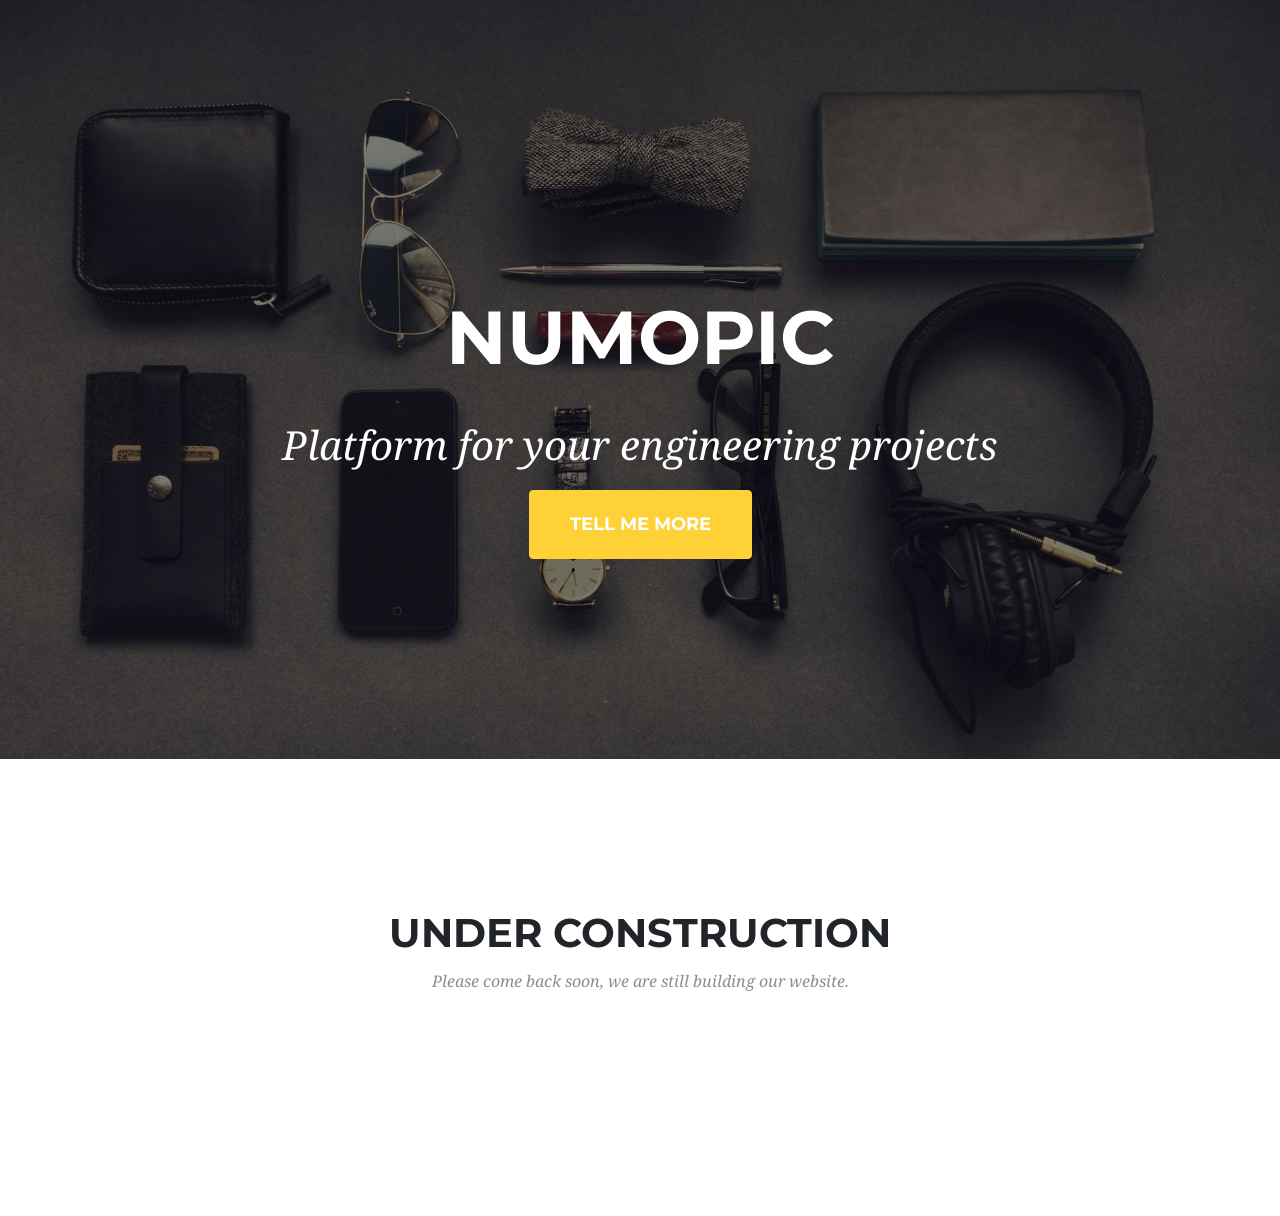
==== commit 8ac3234b: "Seperated index.html (under construction) and beta website." ====
--- a/index.html
+++ b/index.html
@@ -27,668 +27,28 @@
 
   <body id="page-top">
 
-    <!-- Navigation -->
-    <nav class="navbar navbar-expand-lg navbar-dark fixed-top" id="mainNav">
-      <div class="container">
-        <a class="navbar-brand js-scroll-trigger" href="#page-top">numopic</a>
-        <button class="navbar-toggler navbar-toggler-right" type="button" data-toggle="collapse" data-target="#navbarResponsive" aria-controls="navbarResponsive" aria-expanded="false" aria-label="Toggle navigation">
-          Menu
-          <i class="fa fa-bars"></i>
-        </button>
-        <div class="collapse navbar-collapse" id="navbarResponsive">
-          <ul class="navbar-nav text-uppercase ml-auto">
-            <li class="nav-item">
-              <a class="nav-link js-scroll-trigger" href="#services">Projects</a>
-            </li>
-            <li class="nav-item">
-              <a class="nav-link js-scroll-trigger" href="#portfolio">Calculations</a>
-            </li>
-            <li class="nav-item">
-              <a class="nav-link js-scroll-trigger" href="#about">Integrations</a>
-            </li>
-            <li class="nav-item">
-              <a class="nav-link js-scroll-trigger" href="#about">About</a>
-            </li>
-            <li class="nav-item">
-              <a class="nav-link js-scroll-trigger" href="#team">Team</a>
-            </li>
-            <li class="nav-item">
-              <a class="nav-link js-scroll-trigger" href="#contact">Contact</a>
-            </li>
-          </ul>
-        </div>
-      </div>
-    </nav>
-
     <!-- Header -->
     <header class="masthead">
       <div class="container">
         <div class="intro-text">
-          <div class="intro-lead-in">Numopic</div>
-          <div class="intro-heading text-uppercase">Platform for your engineering projects</div>
-          <a class="btn btn-primary btn-xl text-uppercase js-scroll-trigger" href="#services">Tell Me More</a>
+          <div class="intro-heading text-uppercase">numopic</div>
+          <div class="intro-lead-in">Platform for your engineering projects</div>
+          <a class="btn btn-primary btn-xl text-uppercase js-scroll-trigger" href="#under-construction">Tell Me More</a>
         </div>
       </div>
     </header>
 
     <!-- Services -->
-    <section id="services">
+    <section id="under-construction">
       <div class="container">
         <div class="row">
           <div class="col-lg-12 text-center">
-            <h2 class="section-heading text-uppercase">Services</h2>
-            <h3 class="section-subheading text-muted">Lorem ipsum dolor sit amet consectetur.</h3>
-          </div>
-        </div>
-        <div class="row text-center">
-          <div class="col-md-4">
-            <span class="fa-stack fa-4x">
-              <i class="fa fa-circle fa-stack-2x text-primary"></i>
-              <i class="fa fa-shopping-cart fa-stack-1x fa-inverse"></i>
-            </span>
-            <h4 class="service-heading">E-Commerce</h4>
-            <p class="text-muted">Lorem ipsum dolor sit amet, consectetur adipisicing elit. Minima maxime quam architecto quo inventore harum ex magni, dicta impedit.</p>
-          </div>
-          <div class="col-md-4">
-            <span class="fa-stack fa-4x">
-              <i class="fa fa-circle fa-stack-2x text-primary"></i>
-              <i class="fa fa-laptop fa-stack-1x fa-inverse"></i>
-            </span>
-            <h4 class="service-heading">Responsive Design</h4>
-            <p class="text-muted">Lorem ipsum dolor sit amet, consectetur adipisicing elit. Minima maxime quam architecto quo inventore harum ex magni, dicta impedit.</p>
-          </div>
-          <div class="col-md-4">
-            <span class="fa-stack fa-4x">
-              <i class="fa fa-circle fa-stack-2x text-primary"></i>
-              <i class="fa fa-lock fa-stack-1x fa-inverse"></i>
-            </span>
-            <h4 class="service-heading">Web Security</h4>
-            <p class="text-muted">Lorem ipsum dolor sit amet, consectetur adipisicing elit. Minima maxime quam architecto quo inventore harum ex magni, dicta impedit.</p>
+            <h2 class="section-heading text-uppercase">Under construction</h2>
+            <h3 class="section-subheading text-muted">Please come back soon, we are still building our website.</h3>
           </div>
         </div>
       </div>
     </section>
-
-    <!-- Portfolio Grid -->
-    <section class="bg-light" id="portfolio">
-      <div class="container">
-        <div class="row">
-          <div class="col-lg-12 text-center">
-            <h2 class="section-heading text-uppercase">Portfolio</h2>
-            <h3 class="section-subheading text-muted">Lorem ipsum dolor sit amet consectetur.</h3>
-          </div>
-        </div>
-        <div class="row">
-          <div class="col-md-4 col-sm-6 portfolio-item">
-            <a class="portfolio-link" data-toggle="modal" href="#portfolioModal1">
-              <div class="portfolio-hover">
-                <div class="portfolio-hover-content">
-                  <i class="fa fa-plus fa-3x"></i>
-                </div>
-              </div>
-              <img class="img-fluid" src="img/portfolio/01-thumbnail.jpg" alt="">
-            </a>
-            <div class="portfolio-caption">
-              <h4>Threads</h4>
-              <p class="text-muted">Illustration</p>
-            </div>
-          </div>
-          <div class="col-md-4 col-sm-6 portfolio-item">
-            <a class="portfolio-link" data-toggle="modal" href="#portfolioModal2">
-              <div class="portfolio-hover">
-                <div class="portfolio-hover-content">
-                  <i class="fa fa-plus fa-3x"></i>
-                </div>
-              </div>
-              <img class="img-fluid" src="img/portfolio/02-thumbnail.jpg" alt="">
-            </a>
-            <div class="portfolio-caption">
-              <h4>Explore</h4>
-              <p class="text-muted">Graphic Design</p>
-            </div>
-          </div>
-          <div class="col-md-4 col-sm-6 portfolio-item">
-            <a class="portfolio-link" data-toggle="modal" href="#portfolioModal3">
-              <div class="portfolio-hover">
-                <div class="portfolio-hover-content">
-                  <i class="fa fa-plus fa-3x"></i>
-                </div>
-              </div>
-              <img class="img-fluid" src="img/portfolio/03-thumbnail.jpg" alt="">
-            </a>
-            <div class="portfolio-caption">
-              <h4>Finish</h4>
-              <p class="text-muted">Identity</p>
-            </div>
-          </div>
-          <div class="col-md-4 col-sm-6 portfolio-item">
-            <a class="portfolio-link" data-toggle="modal" href="#portfolioModal4">
-              <div class="portfolio-hover">
-                <div class="portfolio-hover-content">
-                  <i class="fa fa-plus fa-3x"></i>
-                </div>
-              </div>
-              <img class="img-fluid" src="img/portfolio/04-thumbnail.jpg" alt="">
-            </a>
-            <div class="portfolio-caption">
-              <h4>Lines</h4>
-              <p class="text-muted">Branding</p>
-            </div>
-          </div>
-          <div class="col-md-4 col-sm-6 portfolio-item">
-            <a class="portfolio-link" data-toggle="modal" href="#portfolioModal5">
-              <div class="portfolio-hover">
-                <div class="portfolio-hover-content">
-                  <i class="fa fa-plus fa-3x"></i>
-                </div>
-              </div>
-              <img class="img-fluid" src="img/portfolio/05-thumbnail.jpg" alt="">
-            </a>
-            <div class="portfolio-caption">
-              <h4>Southwest</h4>
-              <p class="text-muted">Website Design</p>
-            </div>
-          </div>
-          <div class="col-md-4 col-sm-6 portfolio-item">
-            <a class="portfolio-link" data-toggle="modal" href="#portfolioModal6">
-              <div class="portfolio-hover">
-                <div class="portfolio-hover-content">
-                  <i class="fa fa-plus fa-3x"></i>
-                </div>
-              </div>
-              <img class="img-fluid" src="img/portfolio/06-thumbnail.jpg" alt="">
-            </a>
-            <div class="portfolio-caption">
-              <h4>Window</h4>
-              <p class="text-muted">Photography</p>
-            </div>
-          </div>
-        </div>
-      </div>
-    </section>
-
-    <!-- About -->
-    <section id="about">
-      <div class="container">
-        <div class="row">
-          <div class="col-lg-12 text-center">
-            <h2 class="section-heading text-uppercase">About</h2>
-            <h3 class="section-subheading text-muted">Lorem ipsum dolor sit amet consectetur.</h3>
-          </div>
-        </div>
-        <div class="row">
-          <div class="col-lg-12">
-            <ul class="timeline">
-              <li>
-                <div class="timeline-image">
-                  <img class="rounded-circle img-fluid" src="img/about/1.jpg" alt="">
-                </div>
-                <div class="timeline-panel">
-                  <div class="timeline-heading">
-                    <h4>2009-2011</h4>
-                    <h4 class="subheading">Our Humble Beginnings</h4>
-                  </div>
-                  <div class="timeline-body">
-                    <p class="text-muted">Lorem ipsum dolor sit amet, consectetur adipisicing elit. Sunt ut voluptatum eius sapiente, totam reiciendis temporibus qui quibusdam, recusandae sit vero unde, sed, incidunt et ea quo dolore laudantium consectetur!</p>
-                  </div>
-                </div>
-              </li>
-              <li class="timeline-inverted">
-                <div class="timeline-image">
-                  <img class="rounded-circle img-fluid" src="img/about/2.jpg" alt="">
-                </div>
-                <div class="timeline-panel">
-                  <div class="timeline-heading">
-                    <h4>March 2011</h4>
-                    <h4 class="subheading">An Agency is Born</h4>
-                  </div>
-                  <div class="timeline-body">
-                    <p class="text-muted">Lorem ipsum dolor sit amet, consectetur adipisicing elit. Sunt ut voluptatum eius sapiente, totam reiciendis temporibus qui quibusdam, recusandae sit vero unde, sed, incidunt et ea quo dolore laudantium consectetur!</p>
-                  </div>
-                </div>
-              </li>
-              <li>
-                <div class="timeline-image">
-                  <img class="rounded-circle img-fluid" src="img/about/3.jpg" alt="">
-                </div>
-                <div class="timeline-panel">
-                  <div class="timeline-heading">
-                    <h4>December 2012</h4>
-                    <h4 class="subheading">Transition to Full Service</h4>
-                  </div>
-                  <div class="timeline-body">
-                    <p class="text-muted">Lorem ipsum dolor sit amet, consectetur adipisicing elit. Sunt ut voluptatum eius sapiente, totam reiciendis temporibus qui quibusdam, recusandae sit vero unde, sed, incidunt et ea quo dolore laudantium consectetur!</p>
-                  </div>
-                </div>
-              </li>
-              <li class="timeline-inverted">
-                <div class="timeline-image">
-                  <img class="rounded-circle img-fluid" src="img/about/4.jpg" alt="">
-                </div>
-                <div class="timeline-panel">
-                  <div class="timeline-heading">
-                    <h4>July 2014</h4>
-                    <h4 class="subheading">Phase Two Expansion</h4>
-                  </div>
-                  <div class="timeline-body">
-                    <p class="text-muted">Lorem ipsum dolor sit amet, consectetur adipisicing elit. Sunt ut voluptatum eius sapiente, totam reiciendis temporibus qui quibusdam, recusandae sit vero unde, sed, incidunt et ea quo dolore laudantium consectetur!</p>
-                  </div>
-                </div>
-              </li>
-              <li class="timeline-inverted">
-                <div class="timeline-image">
-                  <h4>Be Part
-                    <br>Of Our
-                    <br>Story!</h4>
-                </div>
-              </li>
-            </ul>
-          </div>
-        </div>
-      </div>
-    </section>
-
-    <!-- Team -->
-    <section class="bg-light" id="team">
-      <div class="container">
-        <div class="row">
-          <div class="col-lg-12 text-center">
-            <h2 class="section-heading text-uppercase">Our Amazing Team</h2>
-            <h3 class="section-subheading text-muted">Lorem ipsum dolor sit amet consectetur.</h3>
-          </div>
-        </div>
-        <div class="row">
-          <div class="col-sm-4">
-            <div class="team-member">
-              <img class="mx-auto rounded-circle" src="img/team/1.jpg" alt="">
-              <h4>Kay Garland</h4>
-              <p class="text-muted">Lead Designer</p>
-              <ul class="list-inline social-buttons">
-                <li class="list-inline-item">
-                  <a href="#">
-                    <i class="fa fa-twitter"></i>
-                  </a>
-                </li>
-                <li class="list-inline-item">
-                  <a href="#">
-                    <i class="fa fa-facebook"></i>
-                  </a>
-                </li>
-                <li class="list-inline-item">
-                  <a href="#">
-                    <i class="fa fa-linkedin"></i>
-                  </a>
-                </li>
-              </ul>
-            </div>
-          </div>
-          <div class="col-sm-4">
-            <div class="team-member">
-              <img class="mx-auto rounded-circle" src="img/team/2.jpg" alt="">
-              <h4>Larry Parker</h4>
-              <p class="text-muted">Lead Marketer</p>
-              <ul class="list-inline social-buttons">
-                <li class="list-inline-item">
-                  <a href="#">
-                    <i class="fa fa-twitter"></i>
-                  </a>
-                </li>
-                <li class="list-inline-item">
-                  <a href="#">
-                    <i class="fa fa-facebook"></i>
-                  </a>
-                </li>
-                <li class="list-inline-item">
-                  <a href="#">
-                    <i class="fa fa-linkedin"></i>
-                  </a>
-                </li>
-              </ul>
-            </div>
-          </div>
-          <div class="col-sm-4">
-            <div class="team-member">
-              <img class="mx-auto rounded-circle" src="img/team/3.jpg" alt="">
-              <h4>Diana Pertersen</h4>
-              <p class="text-muted">Lead Developer</p>
-              <ul class="list-inline social-buttons">
-                <li class="list-inline-item">
-                  <a href="#">
-                    <i class="fa fa-twitter"></i>
-                  </a>
-                </li>
-                <li class="list-inline-item">
-                  <a href="#">
-                    <i class="fa fa-facebook"></i>
-                  </a>
-                </li>
-                <li class="list-inline-item">
-                  <a href="#">
-                    <i class="fa fa-linkedin"></i>
-                  </a>
-                </li>
-              </ul>
-            </div>
-          </div>
-        </div>
-        <div class="row">
-          <div class="col-lg-8 mx-auto text-center">
-            <p class="large text-muted">Lorem ipsum dolor sit amet, consectetur adipisicing elit. Aut eaque, laboriosam veritatis, quos non quis ad perspiciatis, totam corporis ea, alias ut unde.</p>
-          </div>
-        </div>
-      </div>
-    </section>
-
-    <!-- Clients -->
-    <section class="py-5">
-      <div class="container">
-        <div class="row">
-          <div class="col-md-3 col-sm-6">
-            <a href="#">
-              <img class="img-fluid d-block mx-auto" src="img/logos/envato.jpg" alt="">
-            </a>
-          </div>
-          <div class="col-md-3 col-sm-6">
-            <a href="#">
-              <img class="img-fluid d-block mx-auto" src="img/logos/designmodo.jpg" alt="">
-            </a>
-          </div>
-          <div class="col-md-3 col-sm-6">
-            <a href="#">
-              <img class="img-fluid d-block mx-auto" src="img/logos/themeforest.jpg" alt="">
-            </a>
-          </div>
-          <div class="col-md-3 col-sm-6">
-            <a href="#">
-              <img class="img-fluid d-block mx-auto" src="img/logos/creative-market.jpg" alt="">
-            </a>
-          </div>
-        </div>
-      </div>
-    </section>
-
-    <!-- Contact -->
-    <section id="contact">
-      <div class="container">
-        <div class="row">
-          <div class="col-lg-12 text-center">
-            <h2 class="section-heading text-uppercase">Contact Us</h2>
-            <h3 class="section-subheading text-muted">Lorem ipsum dolor sit amet consectetur.</h3>
-          </div>
-        </div>
-        <div class="row">
-          <div class="col-lg-12">
-            <form id="contactForm" name="sentMessage" novalidate>
-              <div class="row">
-                <div class="col-md-6">
-                  <div class="form-group">
-                    <input class="form-control" id="name" type="text" placeholder="Your Name *" required data-validation-required-message="Please enter your name.">
-                    <p class="help-block text-danger"></p>
-                  </div>
-                  <div class="form-group">
-                    <input class="form-control" id="email" type="email" placeholder="Your Email *" required data-validation-required-message="Please enter your email address.">
-                    <p class="help-block text-danger"></p>
-                  </div>
-                  <div class="form-group">
-                    <input class="form-control" id="phone" type="tel" placeholder="Your Phone *" required data-validation-required-message="Please enter your phone number.">
-                    <p class="help-block text-danger"></p>
-                  </div>
-                </div>
-                <div class="col-md-6">
-                  <div class="form-group">
-                    <textarea class="form-control" id="message" placeholder="Your Message *" required data-validation-required-message="Please enter a message."></textarea>
-                    <p class="help-block text-danger"></p>
-                  </div>
-                </div>
-                <div class="clearfix"></div>
-                <div class="col-lg-12 text-center">
-                  <div id="success"></div>
-                  <button id="sendMessageButton" class="btn btn-primary btn-xl text-uppercase" type="submit">Send Message</button>
-                </div>
-              </div>
-            </form>
-          </div>
-        </div>
-      </div>
-    </section>
-
-    <!-- Footer -->
-    <footer>
-      <div class="container">
-        <div class="row">
-          <div class="col-md-4">
-            <span class="copyright">Copyright &copy; numopic.com 2017</span>
-          </div>
-          <div class="col-md-4">
-            <ul class="list-inline social-buttons">
-              <li class="list-inline-item">
-                <a href="#">
-                  <i class="fa fa-twitter"></i>
-                </a>
-              </li>
-              <li class="list-inline-item">
-                <a href="#">
-                  <i class="fa fa-facebook"></i>
-                </a>
-              </li>
-              <li class="list-inline-item">
-                <a href="#">
-                  <i class="fa fa-linkedin"></i>
-                </a>
-              </li>
-            </ul>
-          </div>
-          <div class="col-md-4">
-          </div>
-        </div>
-      </div>
-    </footer>
-
-    <!-- Portfolio Modals -->
-
-    <!-- Modal 1 -->
-    <div class="portfolio-modal modal fade" id="portfolioModal1" tabindex="-1" role="dialog" aria-hidden="true">
-      <div class="modal-dialog">
-        <div class="modal-content">
-          <div class="close-modal" data-dismiss="modal">
-            <div class="lr">
-              <div class="rl"></div>
-            </div>
-          </div>
-          <div class="container">
-            <div class="row">
-              <div class="col-lg-8 mx-auto">
-                <div class="modal-body">
-                  <!-- Project Details Go Here -->
-                  <h2 class="text-uppercase">Project Name</h2>
-                  <p class="item-intro text-muted">Lorem ipsum dolor sit amet consectetur.</p>
-                  <img class="img-fluid d-block mx-auto" src="img/portfolio/01-full.jpg" alt="">
-                  <p>Use this area to describe your project. Lorem ipsum dolor sit amet, consectetur adipisicing elit. Est blanditiis dolorem culpa incidunt minus dignissimos deserunt repellat aperiam quasi sunt officia expedita beatae cupiditate, maiores repudiandae, nostrum, reiciendis facere nemo!</p>
-                  <ul class="list-inline">
-                    <li>Date: January 2017</li>
-                    <li>Client: Threads</li>
-                    <li>Category: Illustration</li>
-                  </ul>
-                  <button class="btn btn-primary" data-dismiss="modal" type="button">
-                    <i class="fa fa-times"></i>
-                    Close Project</button>
-                </div>
-              </div>
-            </div>
-          </div>
-        </div>
-      </div>
-    </div>
-
-    <!-- Modal 2 -->
-    <div class="portfolio-modal modal fade" id="portfolioModal2" tabindex="-1" role="dialog" aria-hidden="true">
-      <div class="modal-dialog">
-        <div class="modal-content">
-          <div class="close-modal" data-dismiss="modal">
-            <div class="lr">
-              <div class="rl"></div>
-            </div>
-          </div>
-          <div class="container">
-            <div class="row">
-              <div class="col-lg-8 mx-auto">
-                <div class="modal-body">
-                  <!-- Project Details Go Here -->
-                  <h2 class="text-uppercase">Project Name</h2>
-                  <p class="item-intro text-muted">Lorem ipsum dolor sit amet consectetur.</p>
-                  <img class="img-fluid d-block mx-auto" src="img/portfolio/02-full.jpg" alt="">
-                  <p>Use this area to describe your project. Lorem ipsum dolor sit amet, consectetur adipisicing elit. Est blanditiis dolorem culpa incidunt minus dignissimos deserunt repellat aperiam quasi sunt officia expedita beatae cupiditate, maiores repudiandae, nostrum, reiciendis facere nemo!</p>
-                  <ul class="list-inline">
-                    <li>Date: January 2017</li>
-                    <li>Client: Explore</li>
-                    <li>Category: Graphic Design</li>
-                  </ul>
-                  <button class="btn btn-primary" data-dismiss="modal" type="button">
-                    <i class="fa fa-times"></i>
-                    Close Project</button>
-                </div>
-              </div>
-            </div>
-          </div>
-        </div>
-      </div>
-    </div>
-
-    <!-- Modal 3 -->
-    <div class="portfolio-modal modal fade" id="portfolioModal3" tabindex="-1" role="dialog" aria-hidden="true">
-      <div class="modal-dialog">
-        <div class="modal-content">
-          <div class="close-modal" data-dismiss="modal">
-            <div class="lr">
-              <div class="rl"></div>
-            </div>
-          </div>
-          <div class="container">
-            <div class="row">
-              <div class="col-lg-8 mx-auto">
-                <div class="modal-body">
-                  <!-- Project Details Go Here -->
-                  <h2 class="text-uppercase">Project Name</h2>
-                  <p class="item-intro text-muted">Lorem ipsum dolor sit amet consectetur.</p>
-                  <img class="img-fluid d-block mx-auto" src="img/portfolio/03-full.jpg" alt="">
-                  <p>Use this area to describe your project. Lorem ipsum dolor sit amet, consectetur adipisicing elit. Est blanditiis dolorem culpa incidunt minus dignissimos deserunt repellat aperiam quasi sunt officia expedita beatae cupiditate, maiores repudiandae, nostrum, reiciendis facere nemo!</p>
-                  <ul class="list-inline">
-                    <li>Date: January 2017</li>
-                    <li>Client: Finish</li>
-                    <li>Category: Identity</li>
-                  </ul>
-                  <button class="btn btn-primary" data-dismiss="modal" type="button">
-                    <i class="fa fa-times"></i>
-                    Close Project</button>
-                </div>
-              </div>
-            </div>
-          </div>
-        </div>
-      </div>
-    </div>
-
-    <!-- Modal 4 -->
-    <div class="portfolio-modal modal fade" id="portfolioModal4" tabindex="-1" role="dialog" aria-hidden="true">
-      <div class="modal-dialog">
-        <div class="modal-content">
-          <div class="close-modal" data-dismiss="modal">
-            <div class="lr">
-              <div class="rl"></div>
-            </div>
-          </div>
-          <div class="container">
-            <div class="row">
-              <div class="col-lg-8 mx-auto">
-                <div class="modal-body">
-                  <!-- Project Details Go Here -->
-                  <h2 class="text-uppercase">Project Name</h2>
-                  <p class="item-intro text-muted">Lorem ipsum dolor sit amet consectetur.</p>
-                  <img class="img-fluid d-block mx-auto" src="img/portfolio/04-full.jpg" alt="">
-                  <p>Use this area to describe your project. Lorem ipsum dolor sit amet, consectetur adipisicing elit. Est blanditiis dolorem culpa incidunt minus dignissimos deserunt repellat aperiam quasi sunt officia expedita beatae cupiditate, maiores repudiandae, nostrum, reiciendis facere nemo!</p>
-                  <ul class="list-inline">
-                    <li>Date: January 2017</li>
-                    <li>Client: Lines</li>
-                    <li>Category: Branding</li>
-                  </ul>
-                  <button class="btn btn-primary" data-dismiss="modal" type="button">
-                    <i class="fa fa-times"></i>
-                    Close Project</button>
-                </div>
-              </div>
-            </div>
-          </div>
-        </div>
-      </div>
-    </div>
-
-    <!-- Modal 5 -->
-    <div class="portfolio-modal modal fade" id="portfolioModal5" tabindex="-1" role="dialog" aria-hidden="true">
-      <div class="modal-dialog">
-        <div class="modal-content">
-          <div class="close-modal" data-dismiss="modal">
-            <div class="lr">
-              <div class="rl"></div>
-            </div>
-          </div>
-          <div class="container">
-            <div class="row">
-              <div class="col-lg-8 mx-auto">
-                <div class="modal-body">
-                  <!-- Project Details Go Here -->
-                  <h2 class="text-uppercase">Project Name</h2>
-                  <p class="item-intro text-muted">Lorem ipsum dolor sit amet consectetur.</p>
-                  <img class="img-fluid d-block mx-auto" src="img/portfolio/05-full.jpg" alt="">
-                  <p>Use this area to describe your project. Lorem ipsum dolor sit amet, consectetur adipisicing elit. Est blanditiis dolorem culpa incidunt minus dignissimos deserunt repellat aperiam quasi sunt officia expedita beatae cupiditate, maiores repudiandae, nostrum, reiciendis facere nemo!</p>
-                  <ul class="list-inline">
-                    <li>Date: January 2017</li>
-                    <li>Client: Southwest</li>
-                    <li>Category: Website Design</li>
-                  </ul>
-                  <button class="btn btn-primary" data-dismiss="modal" type="button">
-                    <i class="fa fa-times"></i>
-                    Close Project</button>
-                </div>
-              </div>
-            </div>
-          </div>
-        </div>
-      </div>
-    </div>
-
-    <!-- Modal 6 -->
-    <div class="portfolio-modal modal fade" id="portfolioModal6" tabindex="-1" role="dialog" aria-hidden="true">
-      <div class="modal-dialog">
-        <div class="modal-content">
-          <div class="close-modal" data-dismiss="modal">
-            <div class="lr">
-              <div class="rl"></div>
-            </div>
-          </div>
-          <div class="container">
-            <div class="row">
-              <div class="col-lg-8 mx-auto">
-                <div class="modal-body">
-                  <!-- Project Details Go Here -->
-                  <h2 class="text-uppercase">Project Name</h2>
-                  <p class="item-intro text-muted">Lorem ipsum dolor sit amet consectetur.</p>
-                  <img class="img-fluid d-block mx-auto" src="img/portfolio/06-full.jpg" alt="">
-                  <p>Use this area to describe your project. Lorem ipsum dolor sit amet, consectetur adipisicing elit. Est blanditiis dolorem culpa incidunt minus dignissimos deserunt repellat aperiam quasi sunt officia expedita beatae cupiditate, maiores repudiandae, nostrum, reiciendis facere nemo!</p>
-                  <ul class="list-inline">
-                    <li>Date: January 2017</li>
-                    <li>Client: Window</li>
-                    <li>Category: Photography</li>
-                  </ul>
-                  <button class="btn btn-primary" data-dismiss="modal" type="button">
-                    <i class="fa fa-times"></i>
-                    Close Project</button>
-                </div>
-              </div>
-            </div>
-          </div>
-        </div>
-      </div>
-    </div>
 
     <!-- Bootstrap core JavaScript -->
     <script src="vendor/jquery/jquery.min.js"></script>
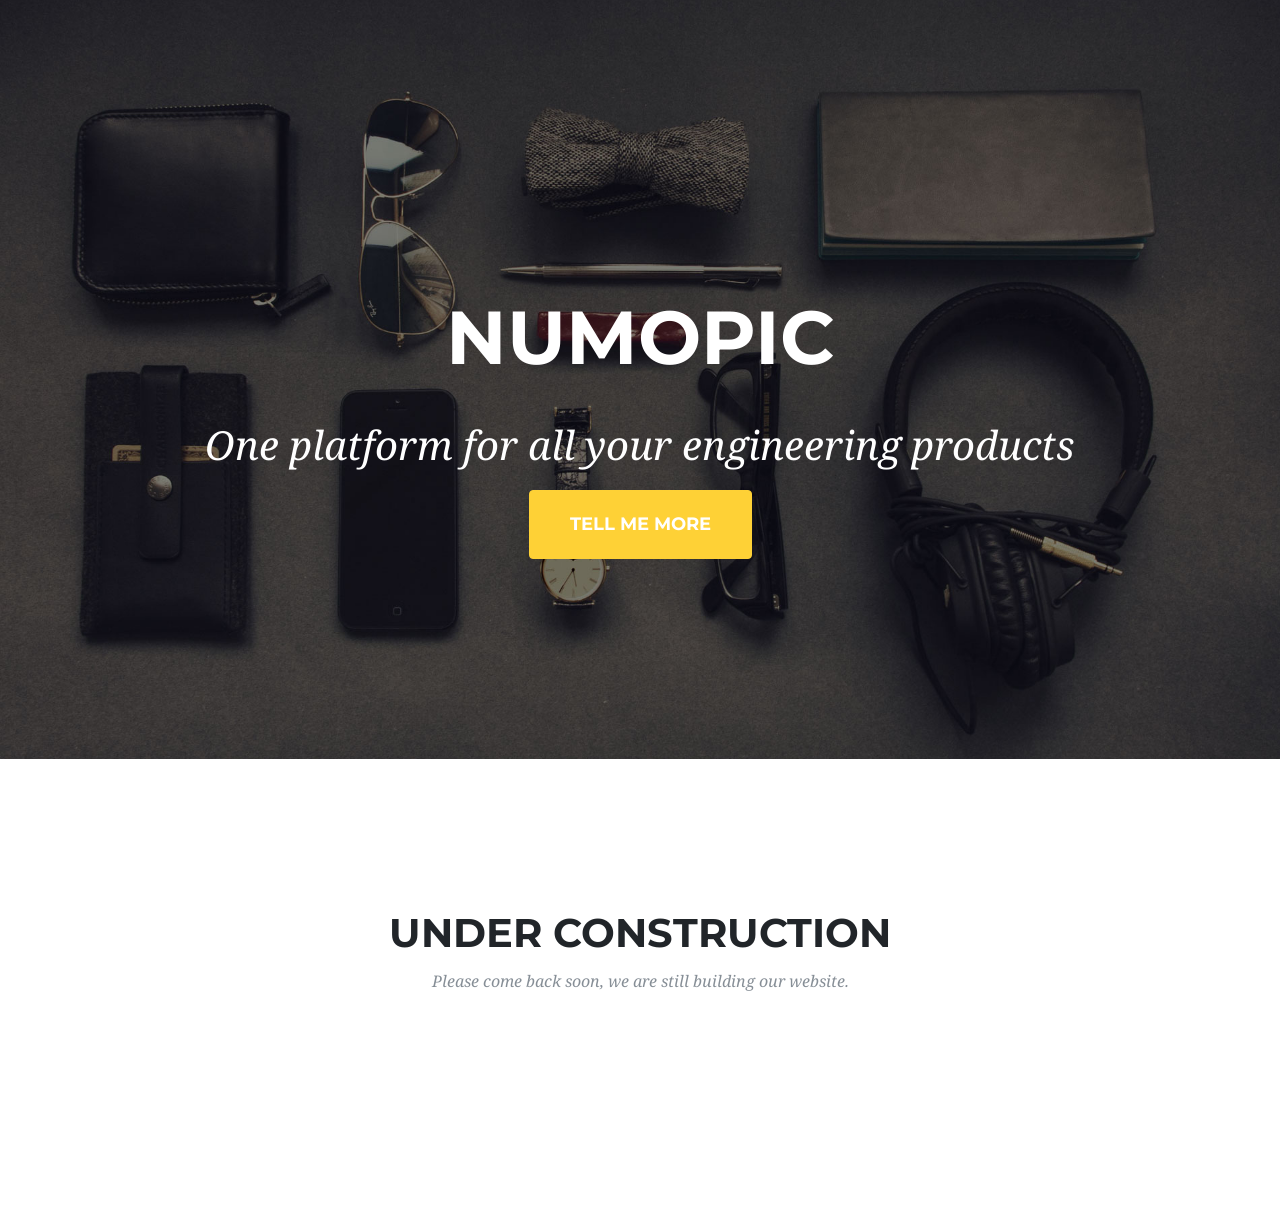
==== commit 83320e14: "Updated tagline" ====
--- a/index.html
+++ b/index.html
@@ -32,7 +32,7 @@
       <div class="container">
         <div class="intro-text">
           <div class="intro-heading text-uppercase">numopic</div>
-          <div class="intro-lead-in">Platform for your engineering projects</div>
+          <div class="intro-lead-in">One platform for all your engineering products</div>
           <a class="btn btn-primary btn-xl text-uppercase js-scroll-trigger" href="#under-construction">Tell Me More</a>
         </div>
       </div>
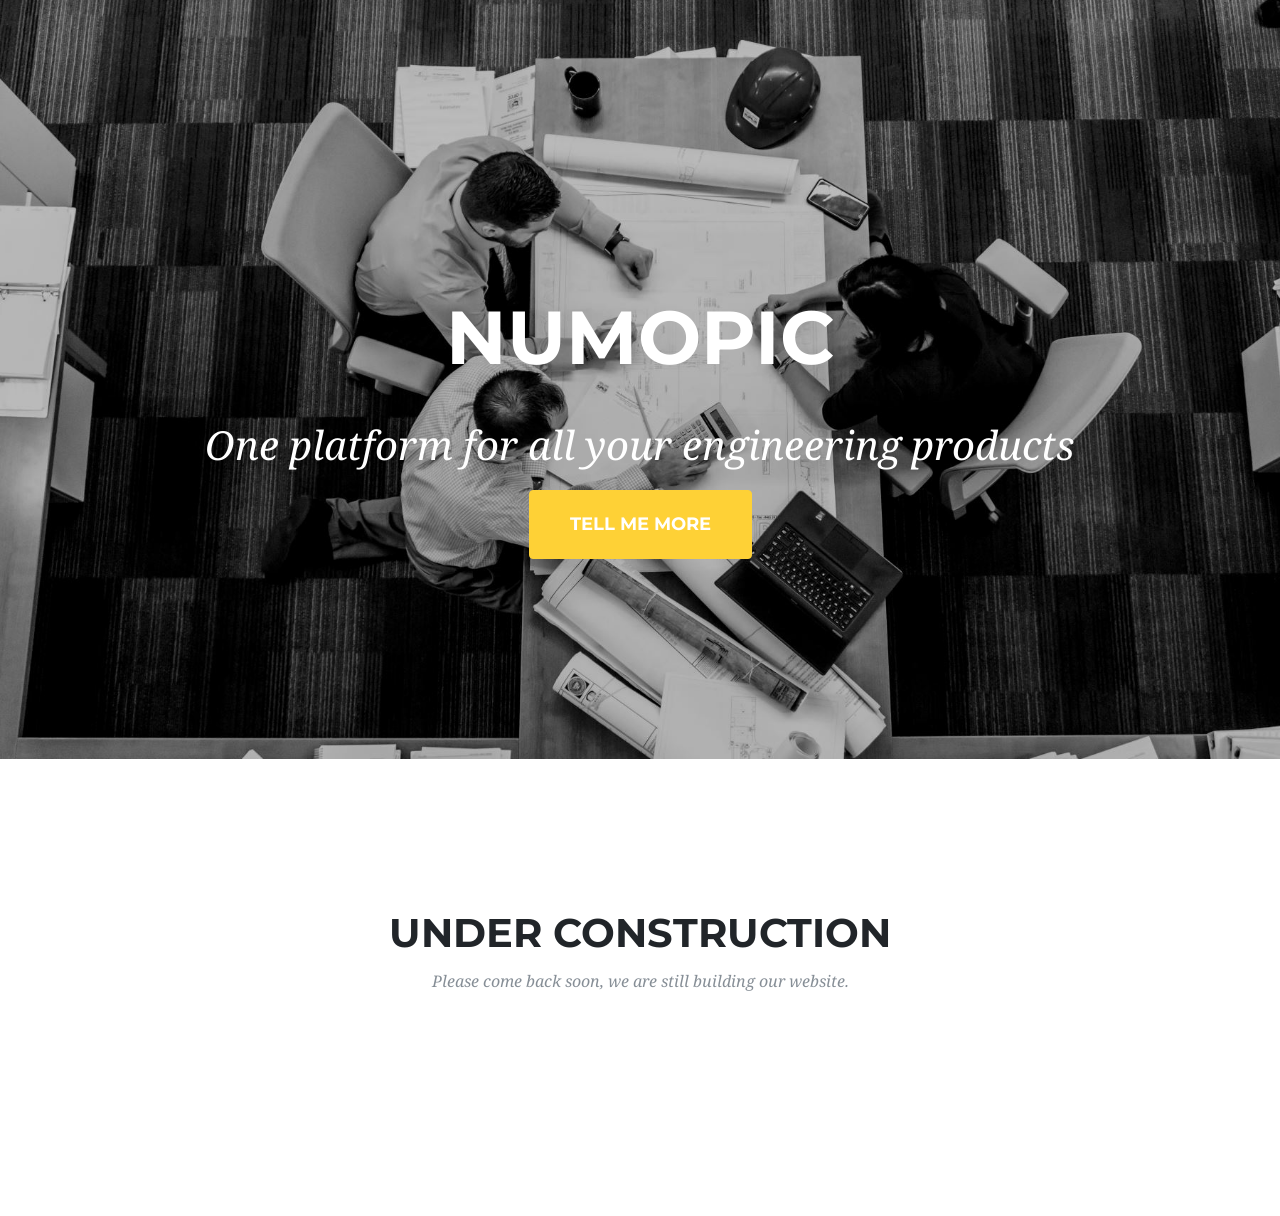
==== commit d80e9578: "Added photos from pexels.com" ====
--- a/index.html
+++ b/index.html
@@ -21,7 +21,7 @@
     <link href='https://fonts.googleapis.com/css?family=Roboto+Slab:400,100,300,700' rel='stylesheet' type='text/css'>
 
     <!-- Custom styles for this template -->
-    <link href="css/agency.min.css" rel="stylesheet">
+    <link href="css/agency.css" rel="stylesheet">
 
   </head>
 
--- a/css/agency.css
+++ b/css/agency.css
@@ -0,0 +1,549 @@
+/*!
+ * Start Bootstrap - Agency v4.0.0-beta.2 (https://startbootstrap.com/template-overviews/agency)
+ * Copyright 2013-2017 Start Bootstrap
+ * Licensed under MIT (https://github.com/BlackrockDigital/startbootstrap-agency/blob/master/LICENSE)
+ */
+body {
+  overflow-x: hidden;
+  font-family: 'Roboto Slab', 'Helvetica Neue', Helvetica, Arial, sans-serif; }
+
+p {
+  line-height: 1.75; }
+
+a {
+  color: #fed136; }
+  a.active, a:active, a:focus, a:hover {
+    color: #fec503; }
+
+.text-primary {
+  color: #fed136 !important; }
+
+h1,
+h2,
+h3,
+h4,
+h5,
+h6 {
+  font-weight: 700;
+  font-family: 'Montserrat', 'Helvetica Neue', Helvetica, Arial, sans-serif; }
+
+section {
+  padding: 100px 0; }
+  section h2.section-heading {
+    font-size: 40px;
+    margin-top: 0;
+    margin-bottom: 15px; }
+  section h3.section-subheading {
+    font-size: 16px;
+    font-weight: 400;
+    font-style: italic;
+    margin-bottom: 75px;
+    text-transform: none;
+    font-family: 'Droid Serif', 'Helvetica Neue', Helvetica, Arial, sans-serif; }
+
+@media (min-width: 768px) {
+  section {
+    padding: 150px 0; } }
+
+.btn {
+  font-family: 'Montserrat', 'Helvetica Neue', Helvetica, Arial, sans-serif;
+  font-weight: 700; }
+
+.btn-primary {
+  color: white;
+  border-color: #fed136;
+  background-color: #fed136; }
+  .btn-primary.focus, .btn-primary:focus {
+    color: white;
+    border-color: #b48b01;
+    background-color: #fec503; }
+  .btn-primary:hover {
+    color: white;
+    border-color: #f6bf01;
+    background-color: #fec503; }
+  .btn-primary.active, .btn-primary:active,
+  .open > .btn-primary.dropdown-toggle {
+    color: white;
+    border-color: #f6bf01;
+    background-color: #fec503; }
+    .btn-primary.active.focus, .btn-primary.active:focus, .btn-primary.active:hover, .btn-primary:active.focus, .btn-primary:active:focus, .btn-primary:active:hover,
+    .open > .btn-primary.dropdown-toggle.focus,
+    .open > .btn-primary.dropdown-toggle:focus,
+    .open > .btn-primary.dropdown-toggle:hover {
+      color: white;
+      border-color: #b48b01;
+      background-color: #dcab01; }
+  .btn-primary.active, .btn-primary:active,
+  .open > .btn-primary.dropdown-toggle {
+    background-image: none; }
+  .btn-primary.disabled.focus, .btn-primary.disabled:focus, .btn-primary.disabled:hover, .btn-primary[disabled].focus, .btn-primary[disabled]:focus, .btn-primary[disabled]:hover,
+  fieldset[disabled] .btn-primary.focus,
+  fieldset[disabled] .btn-primary:focus,
+  fieldset[disabled] .btn-primary:hover {
+    border-color: #fed136;
+    background-color: #fed136; }
+  .btn-primary .badge {
+    color: #fed136;
+    background-color: white; }
+
+.btn-xl {
+  font-size: 18px;
+  padding: 20px 40px; }
+
+::-moz-selection {
+  background: #fed136;
+  text-shadow: none; }
+
+::selection {
+  background: #fed136;
+  text-shadow: none; }
+
+img::selection {
+  background: transparent; }
+
+img::-moz-selection {
+  background: transparent; }
+
+body {
+  -webkit-tap-highlight-color: #fed136; }
+
+#mainNav {
+  background-color: #212529; }
+  #mainNav .navbar-toggler {
+    font-size: 12px;
+    right: 0;
+    padding: 13px;
+    text-transform: uppercase;
+    color: white;
+    border: 0;
+    background-color: #fed136;
+    font-family: 'Montserrat', 'Helvetica Neue', Helvetica, Arial, sans-serif; }
+  #mainNav .navbar-brand {
+    color: #fed136;
+    font-family: 'Helvetica Neue', Helvetica, Arial, cursive; }
+    #mainNav .navbar-brand.active, #mainNav .navbar-brand:active, #mainNav .navbar-brand:focus, #mainNav .navbar-brand:hover {
+      color: #fec503; }
+  #mainNav .navbar-nav .nav-item .nav-link {
+    font-size: 90%;
+    font-weight: 400;
+    padding: 0.75em 0;
+    letter-spacing: 1px;
+    color: white;
+    font-family: 'Montserrat', 'Helvetica Neue', Helvetica, Arial, sans-serif; }
+    #mainNav .navbar-nav .nav-item .nav-link.active, #mainNav .navbar-nav .nav-item .nav-link:hover {
+      color: #fed136; }
+
+@media (min-width: 992px) {
+  #mainNav {
+    padding-top: 25px;
+    padding-bottom: 25px;
+    -webkit-transition: padding-top 0.3s, padding-bottom 0.3s;
+    -moz-transition: padding-top 0.3s, padding-bottom 0.3s;
+    transition: padding-top 0.3s, padding-bottom 0.3s;
+    border: none;
+    background-color: transparent; }
+    #mainNav .navbar-brand {
+      font-size: 1.75em;
+      -webkit-transition: all 0.3s;
+      -moz-transition: all 0.3s;
+      transition: all 0.3s; }
+    #mainNav .navbar-nav .nav-item .nav-link {
+      padding: 1.1em 1em !important; }
+    #mainNav.navbar-shrink {
+      padding-top: 0;
+      padding-bottom: 0;
+      background-color: #212529; }
+      #mainNav.navbar-shrink .navbar-brand {
+        font-size: 1.25em;
+        padding: 12px 0; } }
+
+header.masthead {
+  text-align: center;
+  color: white;
+  background-image: url("../img/header-bg2.jpg");
+  background-repeat: no-repeat;
+  background-attachment: scroll;
+  background-position: center center;
+  -webkit-background-size: cover;
+  -moz-background-size: cover;
+  -o-background-size: cover;
+  background-size: cover; }
+  header.masthead .intro-text {
+    padding-top: 150px;
+    padding-bottom: 100px; }
+    header.masthead .intro-text .intro-lead-in {
+      font-size: 22px;
+      font-style: italic;
+      line-height: 22px;
+      margin-bottom: 25px;
+      font-family: 'Droid Serif', 'Helvetica Neue', Helvetica, Arial, sans-serif; }
+    header.masthead .intro-text .intro-heading {
+      font-size: 50px;
+      font-weight: 700;
+      line-height: 50px;
+      margin-bottom: 25px;
+      font-family: 'Montserrat', 'Helvetica Neue', Helvetica, Arial, sans-serif; }
+
+@media (min-width: 768px) {
+  header.masthead .intro-text {
+    padding-top: 300px;
+    padding-bottom: 200px; }
+    header.masthead .intro-text .intro-lead-in {
+      font-size: 40px;
+      font-style: italic;
+      line-height: 40px;
+      margin-bottom: 25px;
+      font-family: 'Droid Serif', 'Helvetica Neue', Helvetica, Arial, sans-serif; }
+    header.masthead .intro-text .intro-heading {
+      font-size: 75px;
+      font-weight: 700;
+      line-height: 75px;
+      margin-bottom: 50px;
+      font-family: 'Montserrat', 'Helvetica Neue', Helvetica, Arial, sans-serif; } }
+
+.service-heading {
+  margin: 15px 0;
+  text-transform: none; }
+
+#portfolio .portfolio-item {
+  right: 0;
+  margin: 0 0 15px; }
+  #portfolio .portfolio-item .portfolio-link {
+    position: relative;
+    display: block;
+    max-width: 400px;
+    margin: 0 auto;
+    cursor: pointer; }
+    #portfolio .portfolio-item .portfolio-link .portfolio-hover {
+      position: absolute;
+      width: 100%;
+      height: 100%;
+      -webkit-transition: all ease 0.5s;
+      -moz-transition: all ease 0.5s;
+      transition: all ease 0.5s;
+      opacity: 0;
+      background: rgba(254, 209, 54, 0.9); }
+      #portfolio .portfolio-item .portfolio-link .portfolio-hover:hover {
+        opacity: 1; }
+      #portfolio .portfolio-item .portfolio-link .portfolio-hover .portfolio-hover-content {
+        font-size: 20px;
+        position: absolute;
+        top: 50%;
+        width: 100%;
+        height: 20px;
+        margin-top: -12px;
+        text-align: center;
+        color: white; }
+        #portfolio .portfolio-item .portfolio-link .portfolio-hover .portfolio-hover-content i {
+          margin-top: -12px; }
+        #portfolio .portfolio-item .portfolio-link .portfolio-hover .portfolio-hover-content h3,
+        #portfolio .portfolio-item .portfolio-link .portfolio-hover .portfolio-hover-content h4 {
+          margin: 0; }
+  #portfolio .portfolio-item .portfolio-caption {
+    max-width: 400px;
+    margin: 0 auto;
+    padding: 25px;
+    text-align: center;
+    background-color: #fff; }
+    #portfolio .portfolio-item .portfolio-caption h4 {
+      margin: 0;
+      text-transform: none; }
+    #portfolio .portfolio-item .portfolio-caption p {
+      font-size: 16px;
+      font-style: italic;
+      margin: 0;
+      font-family: 'Droid Serif', 'Helvetica Neue', Helvetica, Arial, sans-serif; }
+
+#portfolio * {
+  z-index: 2; }
+
+@media (min-width: 767px) {
+  #portfolio .portfolio-item {
+    margin: 0 0 30px; } }
+
+.portfolio-modal .modal-dialog {
+  max-width: none;
+  height: 100%;
+  margin: 0; }
+
+.portfolio-modal .modal-content {
+  min-height: 100%;
+  padding: 100px 0;
+  text-align: center;
+  border: none;
+  border-radius: 0;
+  background-clip: border-box;
+  -webkit-box-shadow: none;
+  box-shadow: none; }
+  .portfolio-modal .modal-content h2 {
+    font-size: 3em;
+    margin-bottom: 15px; }
+  .portfolio-modal .modal-content p {
+    margin-bottom: 30px; }
+  .portfolio-modal .modal-content p.item-intro {
+    font-size: 16px;
+    font-style: italic;
+    margin: 20px 0 30px;
+    font-family: 'Droid Serif', 'Helvetica Neue', Helvetica, Arial, sans-serif; }
+  .portfolio-modal .modal-content ul.list-inline {
+    margin-top: 0;
+    margin-bottom: 30px; }
+  .portfolio-modal .modal-content img {
+    margin-bottom: 30px; }
+  .portfolio-modal .modal-content button {
+    cursor: pointer; }
+
+.portfolio-modal .close-modal {
+  position: absolute;
+  top: 25px;
+  right: 25px;
+  width: 75px;
+  height: 75px;
+  cursor: pointer;
+  background-color: transparent; }
+  .portfolio-modal .close-modal:hover {
+    opacity: 0.3; }
+  .portfolio-modal .close-modal .lr {
+    /* Safari and Chrome */
+    z-index: 1051;
+    width: 1px;
+    height: 75px;
+    margin-left: 35px;
+    /* IE 9 */
+    -webkit-transform: rotate(45deg);
+    -ms-transform: rotate(45deg);
+    transform: rotate(45deg);
+    background-color: #212529; }
+    .portfolio-modal .close-modal .lr .rl {
+      /* Safari and Chrome */
+      z-index: 1052;
+      width: 1px;
+      height: 75px;
+      /* IE 9 */
+      -webkit-transform: rotate(90deg);
+      -ms-transform: rotate(90deg);
+      transform: rotate(90deg);
+      background-color: #212529; }
+
+.portfolio-modal .modal-backdrop {
+  display: none;
+  opacity: 0; }
+
+.timeline {
+  position: relative;
+  padding: 0;
+  list-style: none; }
+  .timeline:before {
+    position: absolute;
+    top: 0;
+    bottom: 0;
+    left: 40px;
+    width: 2px;
+    margin-left: -1.5px;
+    content: '';
+    background-color: #e9ecef; }
+  .timeline > li {
+    position: relative;
+    min-height: 50px;
+    margin-bottom: 50px; }
+    .timeline > li:after, .timeline > li:before {
+      display: table;
+      content: ' '; }
+    .timeline > li:after {
+      clear: both; }
+    .timeline > li .timeline-panel {
+      position: relative;
+      float: right;
+      width: 100%;
+      padding: 0 20px 0 100px;
+      text-align: left; }
+      .timeline > li .timeline-panel:before {
+        right: auto;
+        left: -15px;
+        border-right-width: 15px;
+        border-left-width: 0; }
+      .timeline > li .timeline-panel:after {
+        right: auto;
+        left: -14px;
+        border-right-width: 14px;
+        border-left-width: 0; }
+    .timeline > li .timeline-image {
+      position: absolute;
+      z-index: 100;
+      left: 0;
+      width: 80px;
+      height: 80px;
+      margin-left: 0;
+      text-align: center;
+      color: white;
+      border: 7px solid #e9ecef;
+      border-radius: 100%;
+      background-color: #fed136; }
+      .timeline > li .timeline-image h4 {
+        font-size: 10px;
+        line-height: 14px;
+        margin-top: 12px; }
+    .timeline > li.timeline-inverted > .timeline-panel {
+      float: right;
+      padding: 0 20px 0 100px;
+      text-align: left; }
+      .timeline > li.timeline-inverted > .timeline-panel:before {
+        right: auto;
+        left: -15px;
+        border-right-width: 15px;
+        border-left-width: 0; }
+      .timeline > li.timeline-inverted > .timeline-panel:after {
+        right: auto;
+        left: -14px;
+        border-right-width: 14px;
+        border-left-width: 0; }
+    .timeline > li:last-child {
+      margin-bottom: 0; }
+  .timeline .timeline-heading h4 {
+    margin-top: 0;
+    color: inherit; }
+    .timeline .timeline-heading h4.subheading {
+      text-transform: none; }
+  .timeline .timeline-body > ul,
+  .timeline .timeline-body > p {
+    margin-bottom: 0; }
+
+@media (min-width: 768px) {
+  .timeline:before {
+    left: 50%; }
+  .timeline > li {
+    min-height: 100px;
+    margin-bottom: 100px; }
+    .timeline > li .timeline-panel {
+      float: left;
+      width: 41%;
+      padding: 0 20px 20px 30px;
+      text-align: right; }
+    .timeline > li .timeline-image {
+      left: 50%;
+      width: 100px;
+      height: 100px;
+      margin-left: -50px; }
+      .timeline > li .timeline-image h4 {
+        font-size: 13px;
+        line-height: 18px;
+        margin-top: 16px; }
+    .timeline > li.timeline-inverted > .timeline-panel {
+      float: right;
+      padding: 0 30px 20px 20px;
+      text-align: left; } }
+
+@media (min-width: 992px) {
+  .timeline > li {
+    min-height: 150px; }
+    .timeline > li .timeline-panel {
+      padding: 0 20px 20px; }
+    .timeline > li .timeline-image {
+      width: 150px;
+      height: 150px;
+      margin-left: -75px; }
+      .timeline > li .timeline-image h4 {
+        font-size: 18px;
+        line-height: 26px;
+        margin-top: 30px; }
+    .timeline > li.timeline-inverted > .timeline-panel {
+      padding: 0 20px 20px; } }
+
+@media (min-width: 1200px) {
+  .timeline > li {
+    min-height: 170px; }
+    .timeline > li .timeline-panel {
+      padding: 0 20px 20px 100px; }
+    .timeline > li .timeline-image {
+      width: 170px;
+      height: 170px;
+      margin-left: -85px; }
+      .timeline > li .timeline-image h4 {
+        margin-top: 40px; }
+    .timeline > li.timeline-inverted > .timeline-panel {
+      padding: 0 100px 20px 20px; } }
+
+.team-member {
+  margin-bottom: 50px;
+  text-align: center; }
+  .team-member img {
+    width: 225px;
+    height: 225px;
+    border: 7px solid #fff; }
+  .team-member h4 {
+    margin-top: 25px;
+    margin-bottom: 0;
+    text-transform: none; }
+  .team-member p {
+    margin-top: 0; }
+
+section#contact {
+  background-color: #212529;
+  background-image: url("../img/map-image.png");
+  background-repeat: no-repeat;
+  background-position: center; }
+  section#contact .section-heading {
+    color: #fff; }
+  section#contact .form-group {
+    margin-bottom: 25px; }
+    section#contact .form-group input,
+    section#contact .form-group textarea {
+      padding: 20px; }
+    section#contact .form-group input.form-control {
+      height: auto; }
+    section#contact .form-group textarea.form-control {
+      height: 248px; }
+  section#contact .form-control:focus {
+    border-color: #fed136;
+    box-shadow: none; }
+  section#contact ::-webkit-input-placeholder {
+    font-weight: 700;
+    color: #ced4da;
+    font-family: 'Montserrat', 'Helvetica Neue', Helvetica, Arial, sans-serif; }
+  section#contact :-moz-placeholder {
+    font-weight: 700;
+    color: #ced4da;
+    /* Firefox 18- */
+    font-family: 'Montserrat', 'Helvetica Neue', Helvetica, Arial, sans-serif; }
+  section#contact ::-moz-placeholder {
+    font-weight: 700;
+    color: #ced4da;
+    /* Firefox 19+ */
+    font-family: 'Montserrat', 'Helvetica Neue', Helvetica, Arial, sans-serif; }
+  section#contact :-ms-input-placeholder {
+    font-weight: 700;
+    color: #ced4da;
+    font-family: 'Montserrat', 'Helvetica Neue', Helvetica, Arial, sans-serif; }
+
+footer {
+  padding: 25px 0;
+  text-align: center; }
+  footer span.copyright {
+    font-size: 90%;
+    line-height: 40px;
+    text-transform: none;
+    font-family: 'Montserrat', 'Helvetica Neue', Helvetica, Arial, sans-serif; }
+  footer ul.quicklinks {
+    font-size: 90%;
+    line-height: 40px;
+    margin-bottom: 0;
+    text-transform: none;
+    font-family: 'Montserrat', 'Helvetica Neue', Helvetica, Arial, sans-serif; }
+
+ul.social-buttons {
+  margin-bottom: 0; }
+  ul.social-buttons li a {
+    font-size: 20px;
+    line-height: 40px;
+    display: block;
+    width: 40px;
+    height: 40px;
+    -webkit-transition: all 0.3s;
+    -moz-transition: all 0.3s;
+    transition: all 0.3s;
+    color: white;
+    border-radius: 100%;
+    outline: none;
+    background-color: #212529; }
+    ul.social-buttons li a:active, ul.social-buttons li a:focus, ul.social-buttons li a:hover {
+      background-color: #fed136; }
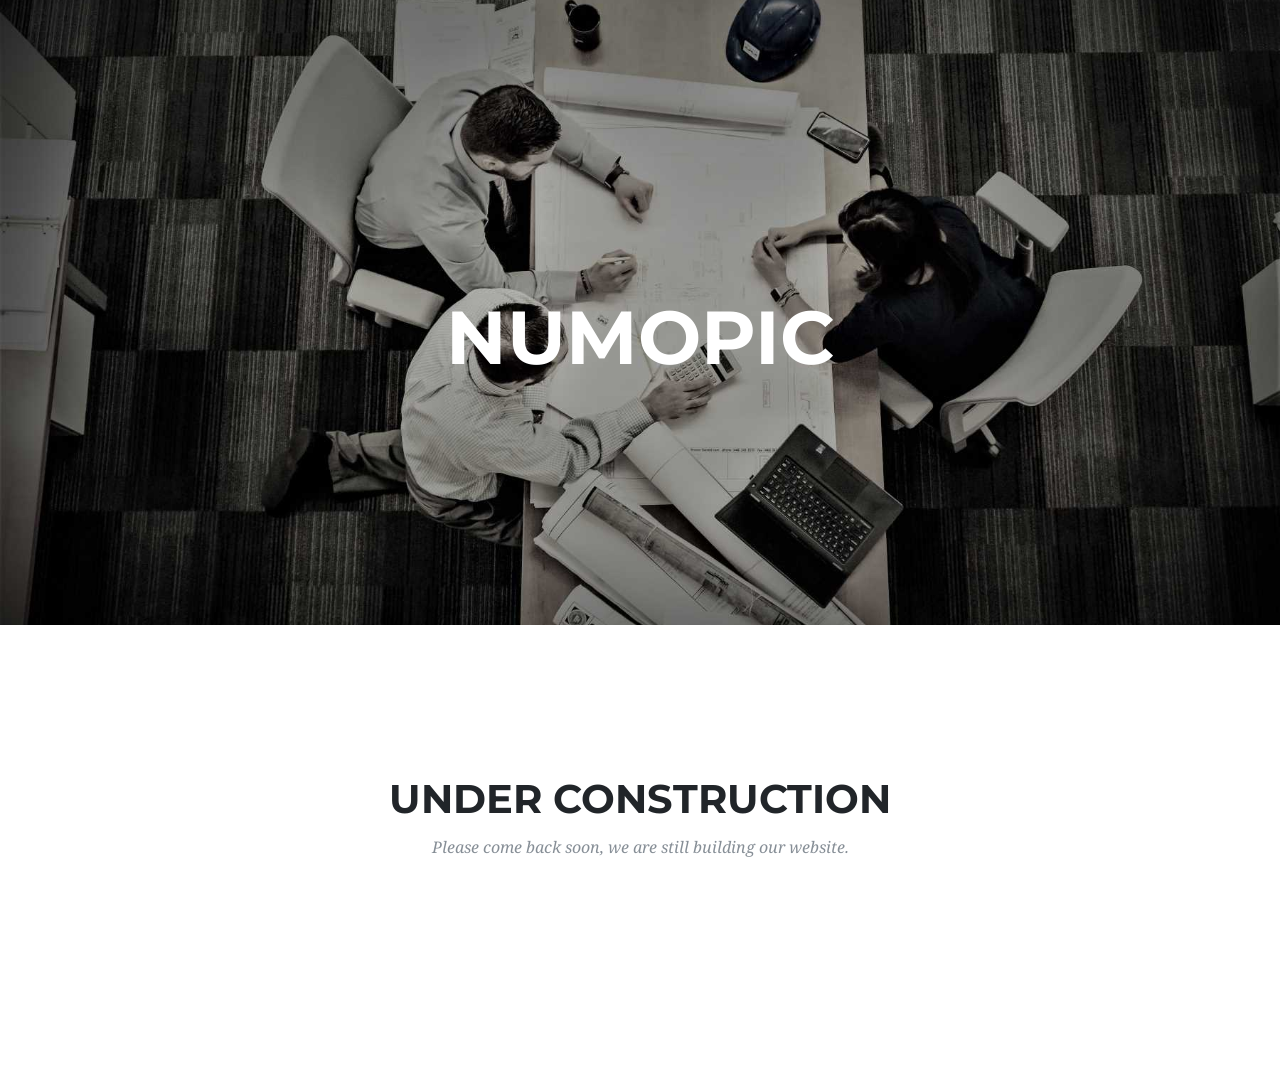
==== commit 13023295: "Update index.html" ====
--- a/index.html
+++ b/index.html
@@ -32,8 +32,6 @@
       <div class="container">
         <div class="intro-text">
           <div class="intro-heading text-uppercase">numopic</div>
-          <div class="intro-lead-in">One platform for all your engineering products</div>
-          <a class="btn btn-primary btn-xl text-uppercase js-scroll-trigger" href="#under-construction">Tell Me More</a>
         </div>
       </div>
     </header>
--- a/css/agency.css
+++ b/css/agency.css
@@ -160,7 +160,7 @@
 header.masthead {
   text-align: center;
   color: white;
-  background-image: url("../img/header-bg2.jpg");
+  background-image: url("../img/header-bg2.1.jpg");
   background-repeat: no-repeat;
   background-attachment: scroll;
   background-position: center center;
